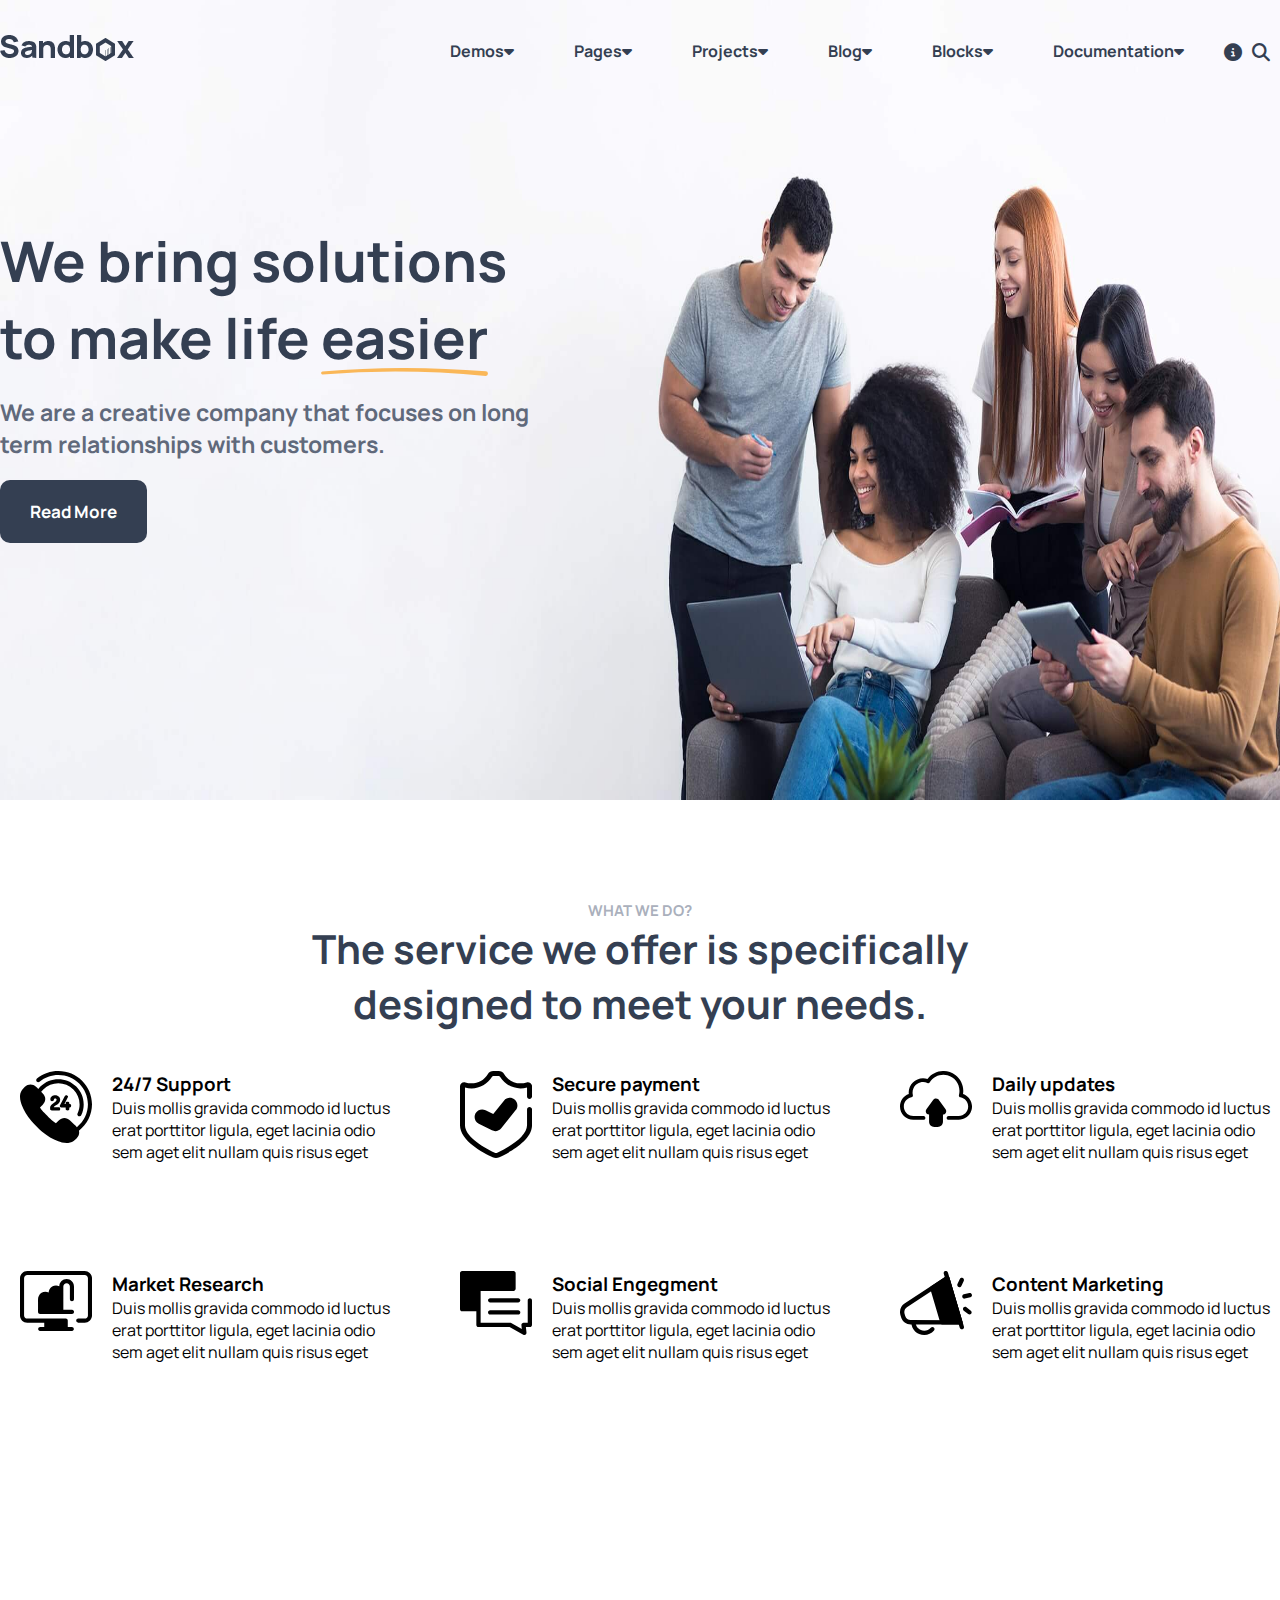
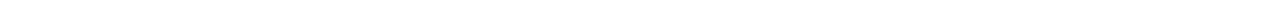
==== index.html @ fdec95a1 "first commit" ====
<!DOCTYPE html>
<html lang="en">

<head>
    <meta charset="UTF-8">
    <meta name="viewport" content="width=device-width, initial-scale=1.0">
    <title>Document</title>
    <link rel="stylesheet" href="https://cdnjs.cloudflare.com/ajax/libs/font-awesome/6.7.2/css/all.min.css"
        integrity="sha512-Evv84Mr4kqVGRNSgIGL/F/aIDqQb7xQ2vcrdIwxfjThSH8CSR7PBEakCr51Ck+w+/U6swU2Im1vVX0SVk9ABhg=="
        crossorigin="anonymous" referrerpolicy="no-referrer" />
    <link rel="stylesheet" href="style.css">
</head>

<body>
    <div class="body">
    <!-- first section -->
        <div class="container">
            <!-- navbar -->
            <div class="nav">
                <div class="logo">
                    <img src="logo-dark.png" alt="">
                </div>
                <div class="navlinks">
                    <ul>
                        <li><a href="#">Demos<i class="fa-solid fa-caret-down"></i></a></li>
                        <li><a href="#">Pages<i class="fa-solid fa-caret-down"></i></a></li>
                        <li><a href="#">Projects<i class="fa-solid fa-caret-down"></i></a></li>
                        <li><a href="#">Blog<i class="fa-solid fa-caret-down"></i></a></li>
                        <li><a href="#">Blocks<i class="fa-solid fa-caret-down"></i></a></li>
                        <li><a href="#">Documentation<i class="fa-solid fa-caret-down"></i></a></li>
                    </ul>
                    <div class="icons">
                        <div class="search">
                            <i class="fa-solid fa-circle-info"></i>
                        </div>
                        <div class="search">
                            <i class="fa-solid fa-magnifying-glass"></i>
                        </div>
                    </div>
                </div>
            </div>
            <!--  main content-->
            <div class="maintext">
                <div class="first animated-text">
                    <p>
                        We bring solutions to make life
                        <span class="highlight">easier</span>
                    </p>
                </div>
                <div class="second animated-text1">
                    <p>We are a creative company that focuses on
                        long term relationships with customers.</p>
                </div>
                <div class="button animated-text2">
                    <button>Read More</button>
                </div>
            </div>
        </div>
    </div>
    <!-- second container -->
    <div class="container">
        <div class="sec_section">
            <div class="heading">
                <div>
                    <h6>WHAT WE DO?</h6>
                </div>
                <div>
                    <p>
                        The service we offer is
                        specifically designed to meet your needs.
                    </p>
                </div>
            </div>
       
        <div class="info">
            <div class="support_24">
                <div class="image">
                    <img src="phone.svg" alt="">
                </div>
                <div class="desc">
                    <h3>24/7 Support</h3>
                    <p>Duis mollis gravida commodo id luctus erat porttitor ligula,
                        eget lacinia odio sem aget elit nullam quis risus eget</p>
                </div>
            </div>
            <div class="support_24">
                <div class="image">
                    <img src="payment.svg" alt="">
                </div>
                <div class="desc">
                    <h3>Secure payment</h3>
                    <p>Duis mollis gravida commodo id luctus erat porttitor ligula,
                        eget lacinia odio sem aget elit nullam quis risus eget</p>
                </div>
            </div>
            <div class="support_24">
                <div class="image">
                    <img src="daily_update.svg" alt="">
                </div>
                <div class="desc">
                    <h3>Daily updates</h3>
                    <p>Duis mollis gravida commodo id luctus erat porttitor ligula,
                        eget lacinia odio sem aget elit nullam quis risus eget</p>
                </div>
            </div>
            <div class="support_24">
                <div class="image">
                    <img src="market_research.svg" alt="">
                </div>
                <div class="desc">
                    <h3>Market Research</h3>
                    <p>Duis mollis gravida commodo id luctus erat porttitor ligula,
                        eget lacinia odio sem aget elit nullam quis risus eget</p>
                </div>
            </div>
            <div class="support_24">
                <div class="image">
                    <img src="social_engegment.svg" alt="">
                </div>
                <div class="desc">
                    <h3>Social Engegment</h3>
                    <p>Duis mollis gravida commodo id luctus erat porttitor ligula,
                        eget lacinia odio sem aget elit nullam quis risus eget</p>
                </div>
            </div>
            <div class="support_24">
                <div class="image">
                    <img src="content_marketing.svg" alt="">
                </div>
                <div class="desc">
                    <h3>Content Marketing</h3>
                    <p>Duis mollis gravida commodo id luctus erat porttitor ligula,
                        eget lacinia odio sem aget elit nullam quis risus eget</p>
                </div>
            </div>
        </div>
    </div>
</div>
</body>

</html>
---- style.css ----
@import url('https://fonts.googleapis.com/css2?family=Manrope:wght@200..800&display=swap');

*{
    box-sizing: border-box;
    margin: 0;
    font-family: Manrope, "sans-serif"; 
}
.body{
    height: 800px;
    background-image: url("main_banner.jpeg");
    background-repeat: no-repeat;
    background-size:cover;
    background-size: 102% 100%;
}
.container{
    /* border: 1px solid black; */
    max-width: 1340px;
    margin: auto;
}
.nav{
    display: flex;
    justify-content: space-between;
    .logo{
        margin-top:35px;
    }
    .navlinks ul{
        list-style: none;
        display: flex;
        justify-content: space-between;
    }
    .navlinks ul li{
        margin-top:20px ;
        margin-right: 20px;
        padding: 20px;
    }
    .navlinks li a{
        text-decoration: none;
        color: #343f52;
        font-weight: bold;
    }
}
.navlinks{
    display: flex;
}
.icons {
    margin-top: 40px;
    font-size: 18px;
    color: #343f52;
    cursor: pointer;
    display: flex;
    justify-content: space-between;
    gap: 10px;
    margin-right: 10px;
}
.maintext{
    height: fit-content;
    width: 550px;
    /* border: 1px solid black; */
    margin-top: 140px;
}
.first p{
    font-size: 56px;
    font-weight: bold;
    color: #343f52;
}
.highlight{
    background-image: url("underline.svg");
    background-repeat: no-repeat;
    background-position:bottom;
}
.second{
    margin-top: 20px;
}
.second p{
    font-size: 23px;
    color: #60697b;
}
.animated-text{
    margin-top: 140px;
    font-size: 30px;
    font-weight: bold;
    text-align: left;
    position: relative;
    animation-name: slideInDown;
    animation-duration: 700ms;
    animation-timing-function: ease;
    animation-delay: 500ms;
    animation-direction: normal;
    animation-fill-mode: both;
}
.animated-text1{
    margin-top: 20px;
    font-size: 30px;
    font-weight: bold;
    text-align: left;
    position: relative;
    animation-name: slideInDown;
    animation-duration: 700ms;
    animation-timing-function: ease;
    animation-delay: 1000ms;
    animation-direction: normal;
    animation-fill-mode: both;
}
.animated-text2{
    margin-top: 20px;
    font-size: 30px;
    font-weight: bold;
    text-align: left;
    position: relative;
    animation-name: slideInDown;
    animation-duration: 700ms;
    animation-timing-function: ease;
    animation-delay: 1500ms;
    animation-direction: normal;
    animation-fill-mode: both;
}
.button{
    margin-top: 20px;
    button{
        padding: 20px 30px 20px 30px;
        border-radius: 10px;
        background-color: #343f52;
        color: #ffffff;
        border: none;
        font-size: 17px;
        font-weight: bold;
    }
}
.sec_section{
    height: 80vh;  
}
.heading{
    display: flex;
    flex-direction: column;
    justify-content: center;
    width: 700px;
    margin: auto;
    margin-top: 100px;
    text-align: center;
}
.heading h6{
    font-size: 15px;
    color: #aab0bc;
}
.heading p{
    font-size: 40px;
    color: #343f52;
    font-weight: bold   ;
}

.info{
    margin-top: 20px;
    height: 400px;
    width: 100%;
    display: flex;
    justify-content: space-between;
    /* border: 1px solid black;  */
    flex-wrap: wrap;
}
.support_24{
    height: 150px;
    width: 400px;
    /* border: 1px solid black; */
    display: flex;
    justify-content: space-evenly;
}
.image{
    height: 200px;
    width: 200px;
    margin: 20px;
    color: #fab758;
}
.desc{
    margin-top: 20px;
    font-size: 16px;
    text-align: center;
    h3{
        text-align: left;
    }
    p{
        text-align: left;
    }
}

@keyframes slideInDown {
    0% {
        opacity: 0;
        transform: translateY(-50px); /* Text upar se aayega */
    }
    100% {
        opacity: 1;
        transform: translateY(0); /* Apni jagah ruk jayega */
    }
}
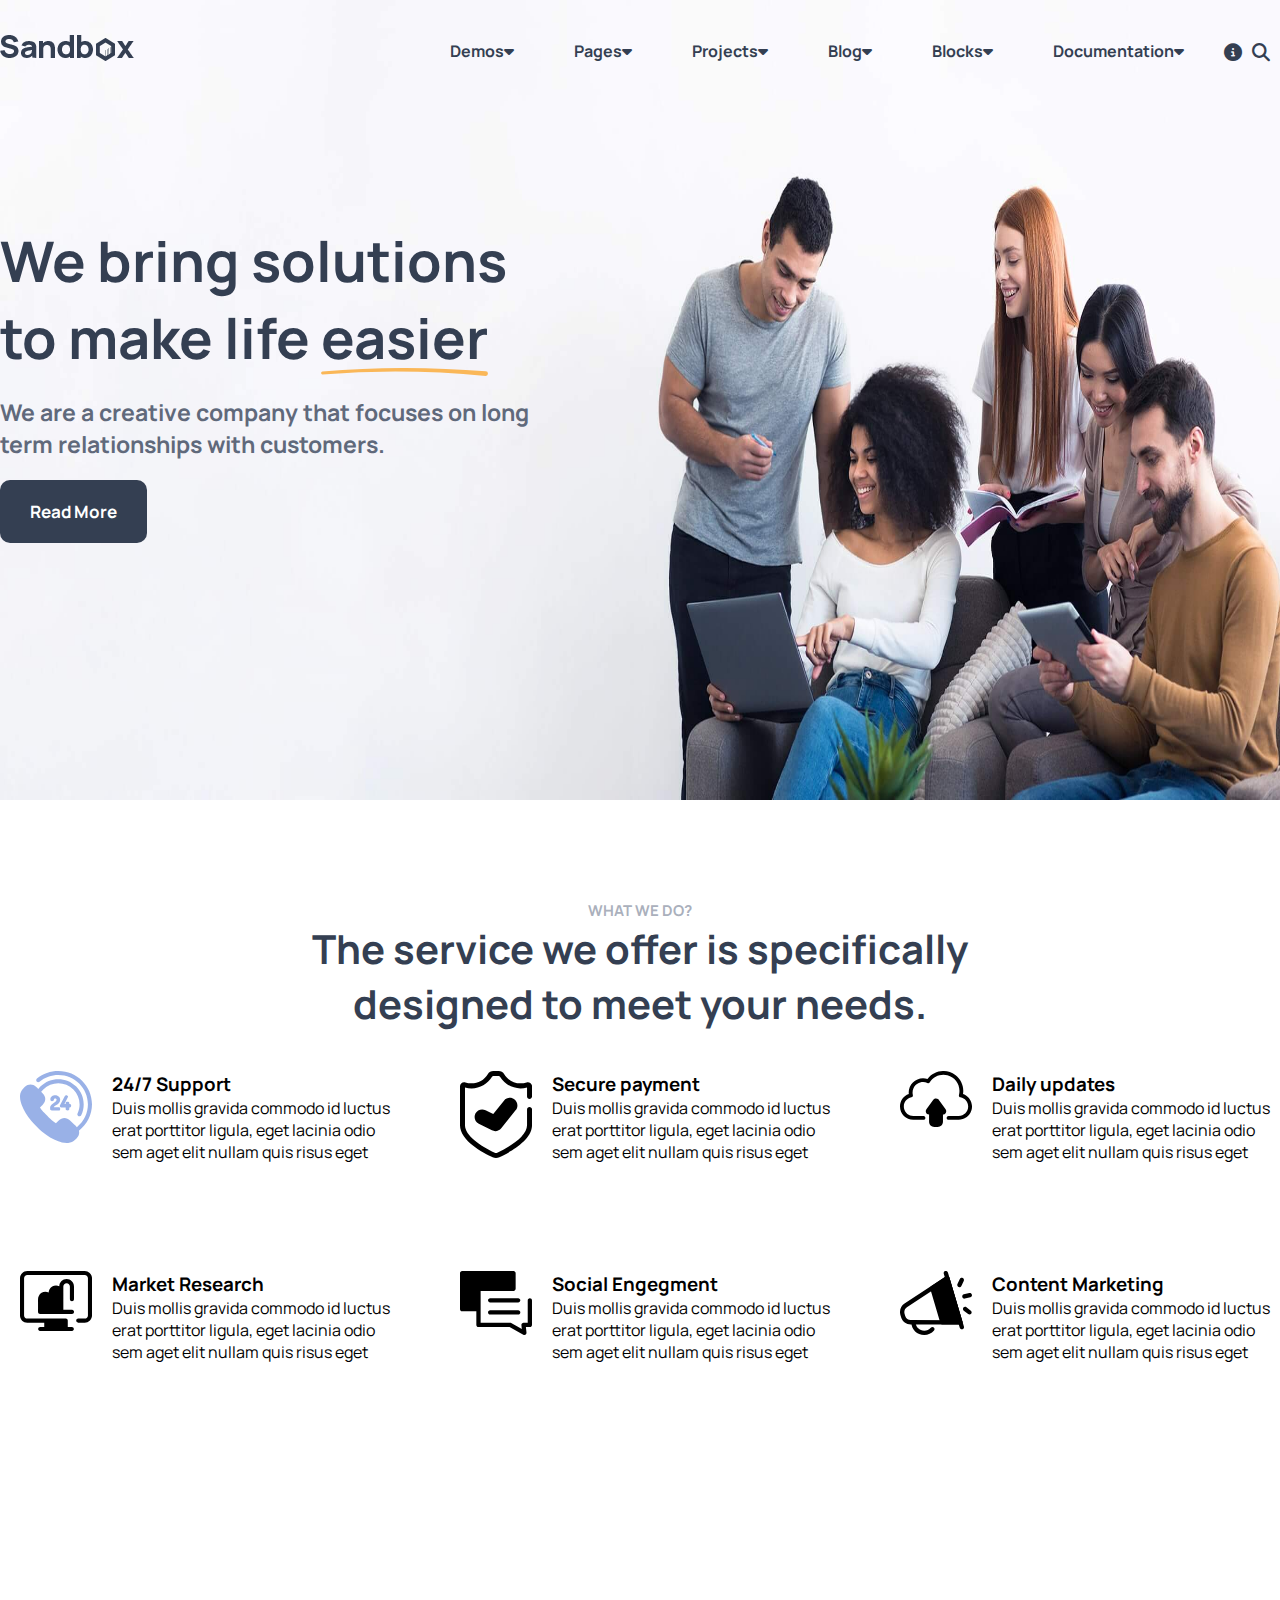
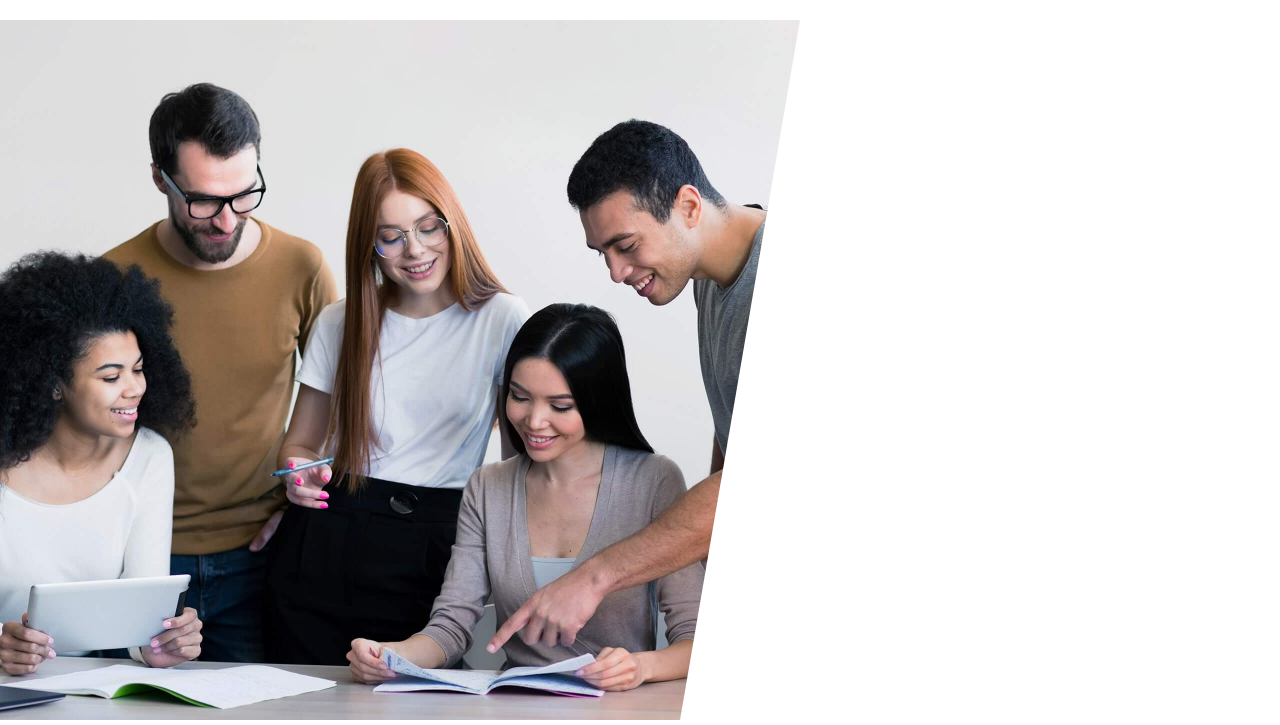
==== commit a6813b16: "first commit" ====
--- a/index.html
+++ b/index.html
@@ -75,8 +75,8 @@
         <div class="info">
             <div class="support_24">
                 <div class="image">
-                    <img src="phone.svg" alt="">
-                </div>
+                    <img src="phone.svg" class="icon">
+                                    </div>
                 <div class="desc">
                     <h3>24/7 Support</h3>
                     <p>Duis mollis gravida commodo id luctus erat porttitor ligula,
@@ -136,6 +136,18 @@
         </div>
     </div>
 </div>
+ 
+<!-- third section -->
+<div class="container1">
+    <div class="solution">
+            <div class="solu_1">
+                <img src="third_section.jpeg" alt="">
+            </div>
+            <div class="solu_2">
+                
+            </div>
+    </div>
+</div>
 </body>
 
 </html>--- a/style.css
+++ b/style.css
@@ -147,7 +147,6 @@
     color: #343f52;
     font-weight: bold   ;
 }
-
 .info{
     margin-top: 20px;
     height: 400px;
@@ -164,12 +163,19 @@
     display: flex;
     justify-content: space-evenly;
 }
+.support_24 i{
+    color: aqua;
+}
 .image{
     height: 200px;
     width: 200px;
     margin: 20px;
-    color: #fab758;
-}
+    outline: pink;
+}
+.icon {
+    filter: invert(70%) sepia(40%) saturate(500%) hue-rotate(190deg) brightness(95%) contrast(90%);
+}
+
 .desc{
     margin-top: 20px;
     font-size: 16px;
@@ -182,6 +188,24 @@
     }
 }
 
+.container1{
+    height: fit-content;
+    width: 100%;
+    display: flex;
+
+}
+.solution{
+    height: fit-content;
+    width: 800px;
+}
+.solution img{
+    height: 700px;
+    width: 800px;
+    object-fit: cover;
+    /* border-top-right-radius: 100px;
+    border-bottom-right-radius: 100px; */
+    clip-path: polygon(0 0, 100% 0, 85% 100%, 0% 100%);
+}
 @keyframes slideInDown {
     0% {
         opacity: 0;
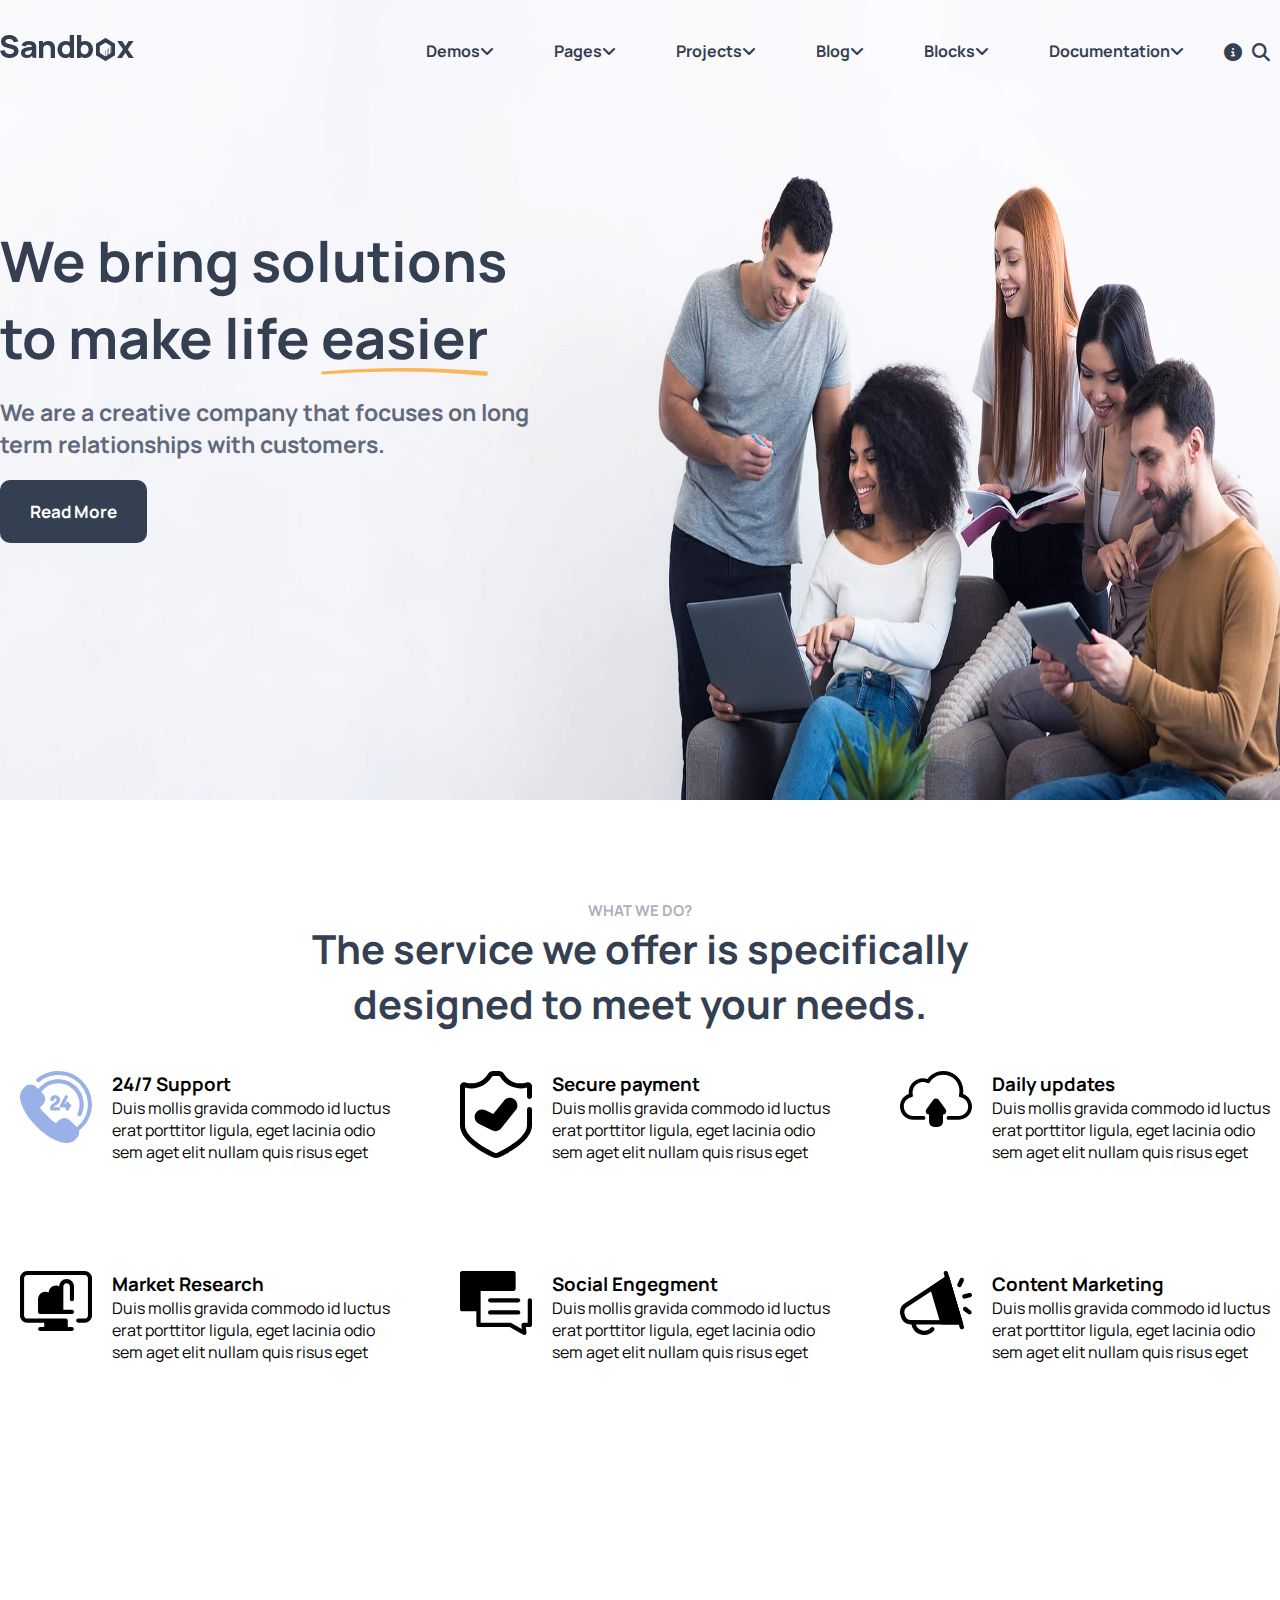
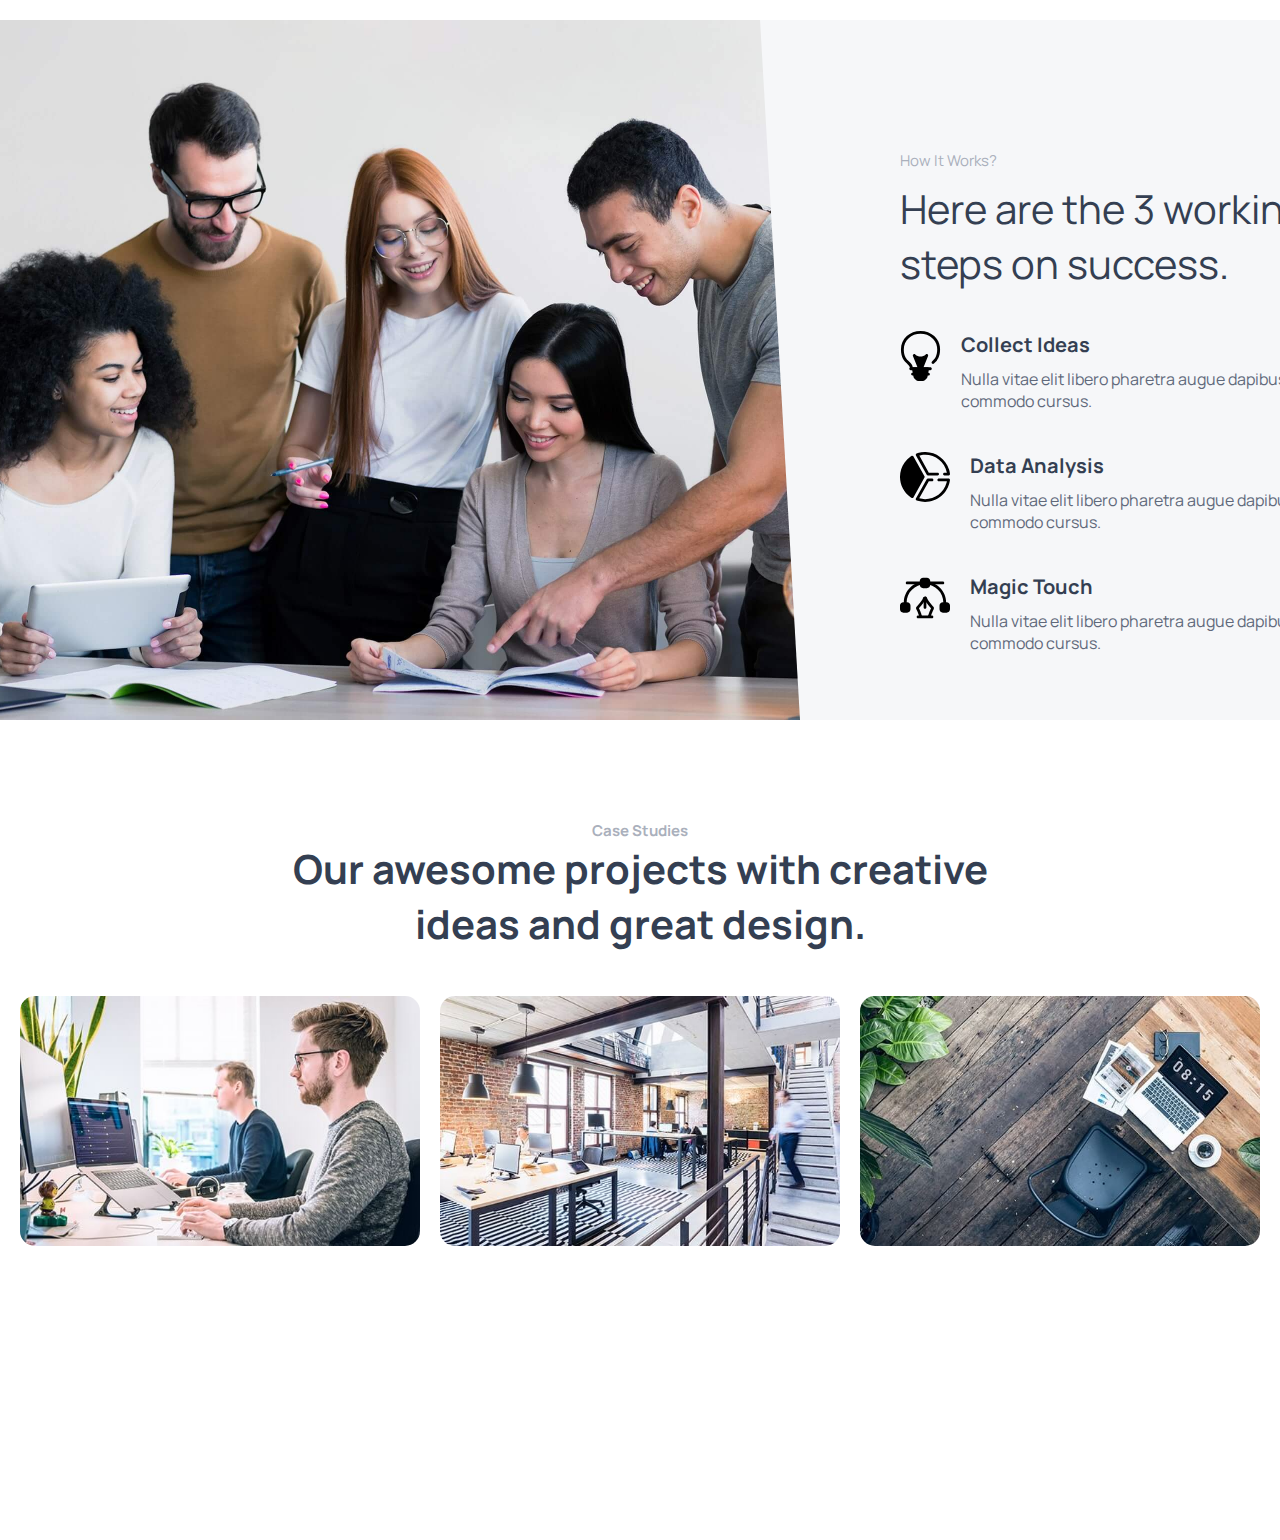
==== commit 51ec4dd1: "11/03/25" ====
--- a/index.html
+++ b/index.html
@@ -22,12 +22,12 @@
                 </div>
                 <div class="navlinks">
                     <ul>
-                        <li><a href="#">Demos<i class="fa-solid fa-caret-down"></i></a></li>
-                        <li><a href="#">Pages<i class="fa-solid fa-caret-down"></i></a></li>
-                        <li><a href="#">Projects<i class="fa-solid fa-caret-down"></i></a></li>
-                        <li><a href="#">Blog<i class="fa-solid fa-caret-down"></i></a></li>
-                        <li><a href="#">Blocks<i class="fa-solid fa-caret-down"></i></a></li>
-                        <li><a href="#">Documentation<i class="fa-solid fa-caret-down"></i></a></li>
+                        <li><a href="#">Demos<i class="fa-solid fa-angle-down"></i></a></li>
+                        <li><a href="#">Pages<i class="fa-solid fa-angle-down"></i></a></li>
+                        <li><a href="#">Projects<i class="fa-solid fa-angle-down"></i></i></a></li>
+                        <li><a href="#">Blog<i class="fa-solid fa-angle-down"></i></a></li>
+                        <li><a href="#">Blocks<i class="fa-solid fa-angle-down"></i></a></li>
+                        <li><a href="#">Documentation<i class="fa-solid fa-angle-down"></i></a></li>
                     </ul>
                     <div class="icons">
                         <div class="search">
@@ -137,17 +137,85 @@
     </div>
 </div>
  
-<!-- third section -->
-<div class="container1">
-    <div class="solution">
-            <div class="solu_1">
-                <img src="third_section.jpeg" alt="">
-            </div>
-            <div class="solu_2">
-                
-            </div>
-    </div>
-</div>
+<!-- third_section -->
+ <div class="container_3">
+    <div class="part1">
+        <img src="third_section.jpeg" alt="" class="image">
+        <!-- <img src="line2.svg" alt="" class="line"> -->
+    </div>
+    <div class="part2">
+        <div class="section_1">
+            <div>
+                 <p>How It Works?</p>
+            </div>
+            <div>
+                <p>Here are the 3 working steps on success.</p>
+            </div>
+            <div class="section_2">
+                <img src="bulb.svg" alt="">
+    
+                <div class="inner">
+                    <h4>Collect Ideas</h4>
+                    <p>Nulla vitae elit libero pharetra augue dapibus. Praesent commodo cursus.</p>
+                </div>
+            </div>
+            <div class="section_2">
+                <img src="analysis.svg" alt="">
+    
+                <div class="inner">
+                    <h4>Data Analysis</h4>
+                    <p>Nulla vitae elit libero pharetra augue dapibus. Praesent commodo cursus.</p>
+                </div>
+            </div>
+            <div class="section_2">
+                <img src="magic_touch.svg" alt="">
+    
+                <div class="inner">
+                    <h4>Magic Touch</h4>
+                    <p>Nulla vitae elit libero pharetra augue dapibus. Praesent commodo cursus.</p>
+                </div>
+            </div>
+        </div>
+        
+    </div>
+    
+ </div>
+ <!-- fourth_section -->
+ <div class="container">
+    <div class="sec_section1">
+        <div class="heading1">
+            <div>
+                <h6>Case Studies</h6>
+            </div>
+            <div>
+                <p>
+                    Our awesome projects with creative ideas and great design.
+                </p>
+            </div>
+        </div>
+        <div class="hover">
+            <div class="hover_img">
+                <img src="hover_1.jpeg" alt="">
+                <div class="overlay">
+                    <div class="overlay-text">Read More</div>
+                </div>
+            </div>
+            <div class="hover_img">
+                <img src="hover_2.jpeg" alt="">
+                <div class="overlay">
+                    <div class="overlay-text">Read More</div>
+                </div>
+            </div>
+            <div class="hover_img">
+                <img src="hover_3.jpeg" alt="">
+                <div class="overlay">
+                    <div class="overlay-text">Read More</div>
+                </div>
+            </div>
+        </div>
+      </div>  
+ </div>
+    
 </body>
 
 </html>--- a/style.css
+++ b/style.css
@@ -145,7 +145,7 @@
 .heading p{
     font-size: 40px;
     color: #343f52;
-    font-weight: bold   ;
+    font-weight: bold;
 }
 .info{
     margin-top: 20px;
@@ -187,25 +187,138 @@
         text-align: left;
     }
 }
+.container_3{
+    width: 100%;
+    height: 700px;
+    /* border: 1px solid black; */
+    display: flex;
+    background-color: #f6f7f9;
+    justify-content: space-between;
+}
+.part1{
+    width: 900px;
+    display: flex;
+    /* border: 1px solid black; */
+    height: 600px;
+    .image{
+        object-fit: cover;
+        height: 700px;
+        margin: 0px;
+        width: 800px;
+        clip-path: polygon(0 0, 95% 0, 100% 100%, 0 100%);
+    }
+}
+.part2{
+    width: 900px;
+    /* border: 1px solid black; */
+    height: 600px;
+    margin-top: 90px;
+    margin-left: 60px;
+}
+.section_1{
+    margin: 40px;
+    height: fit-content;
+    width: 500px;
+    /* border: 1px solid black; */
+    div:nth-child(1) p:nth-child(1){
+        margin-top: 10px;
+        font-size: 15px;
+        color: #aab0bc;
+    }
+    div:nth-child(2) p:nth-child(1){
+        margin-top: 10px;
+        font-size: 40px;
+        color: #343f52;
+    }
+}
+.section_2{
+    margin-top: 40px;
+    display: flex;
+}
+.section_2 img{
+    height: 50px;
+    width: 50px;
+}
+.inner{
+    margin-left: 20px;
+    h4{
+        font-size: 20px;
+        color: #343f52;
+    }
+    p{
+        margin-top: 10px;
+        color: #60697b;
+    }
+}
+.sec_section1{
+    height: 80vh; 
+}
+.hover{
+    margin-top: 20px;
+    display: flex;
+    justify-content: space-evenly;
+    height: 300px;
+    align-items: center;
+}
+.hover_img{
+    height: 250px;
+    width: 400px;
+    position: relative;
+    overflow: hidden; 
+}
+.hover_img img{
+    height: 250px;
+    width: 400px;
+    border-radius: 15px;
+    transition: transform 0.3s ease, filter 0.3s ease;
+}
+.hover_img:hover img{
+    transform: scale(1.1);
+    filter: brightness(80%); 
+    
+}
+.hover_img:hover .overlay {
+    opacity: 1;
+}
+.overlay {
+    position: absolute;
+    top: 0;
+    left: 0;
+    width: 100%;
+    height: 100%;
+    background: rgba(0, 0, 0, 0.5); 
+    display: flex;
+    align-items: center;
+    justify-content: center;
+    opacity: 0;
+    transition: opacity 0.3s ease;
+}
 
-.container1{
-    height: fit-content;
-    width: 100%;
-    display: flex;
+.overlay-text {
+    color: #fff;
+    font-size: 18px;
+    font-weight: bold;
+}
+.heading1{
+    display: flex;
+    flex-direction: column;
+    justify-content: center;
+    width: 700px;
+    margin: auto;
+    margin-top: 100px;
+    text-align: center;
+}
+.heading1 h6{
+    font-size: 15px;
+    color: #aab0bc;
+}
+.heading1 p{
+    font-size: 40px;
+    color: #343f52;
+    font-weight: bold;
+}
 
-}
-.solution{
-    height: fit-content;
-    width: 800px;
-}
-.solution img{
-    height: 700px;
-    width: 800px;
-    object-fit: cover;
-    /* border-top-right-radius: 100px;
-    border-bottom-right-radius: 100px; */
-    clip-path: polygon(0 0, 100% 0, 85% 100%, 0% 100%);
-}
+/* keyframes */
 @keyframes slideInDown {
     0% {
         opacity: 0;
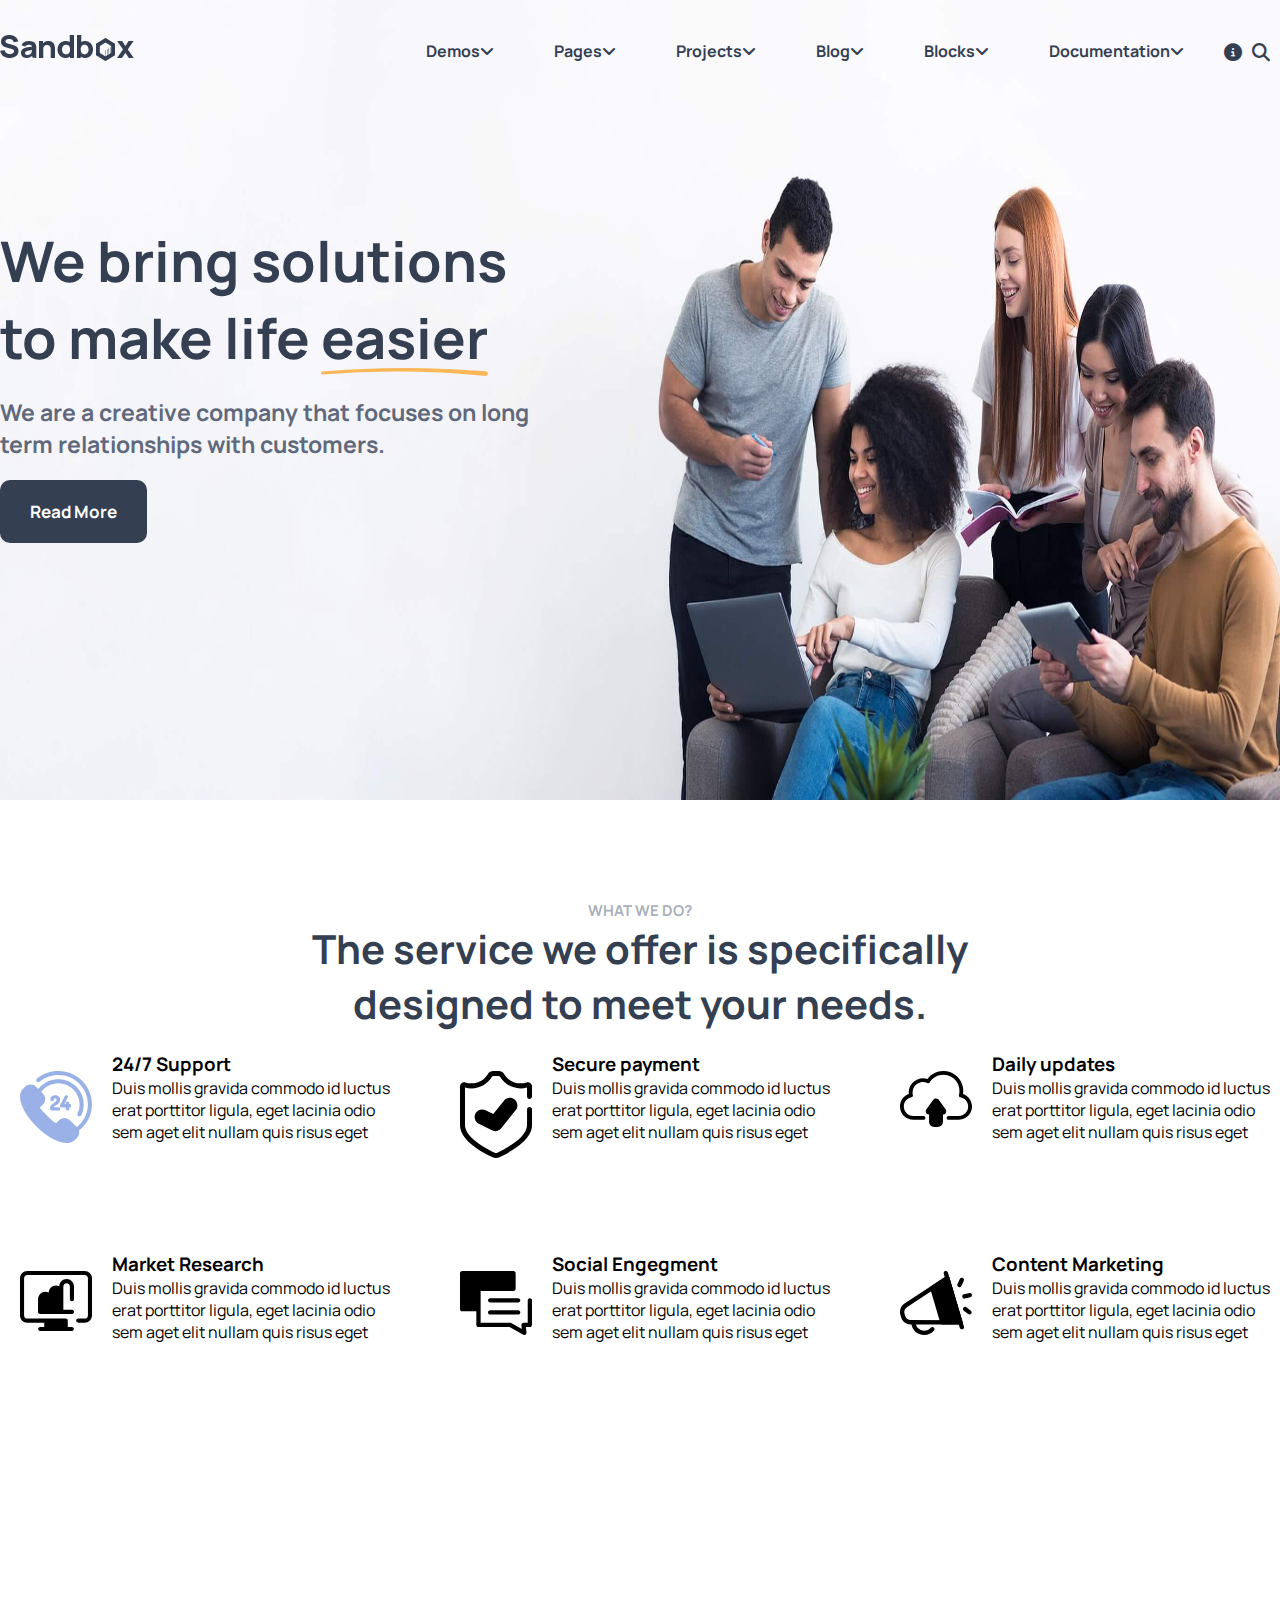
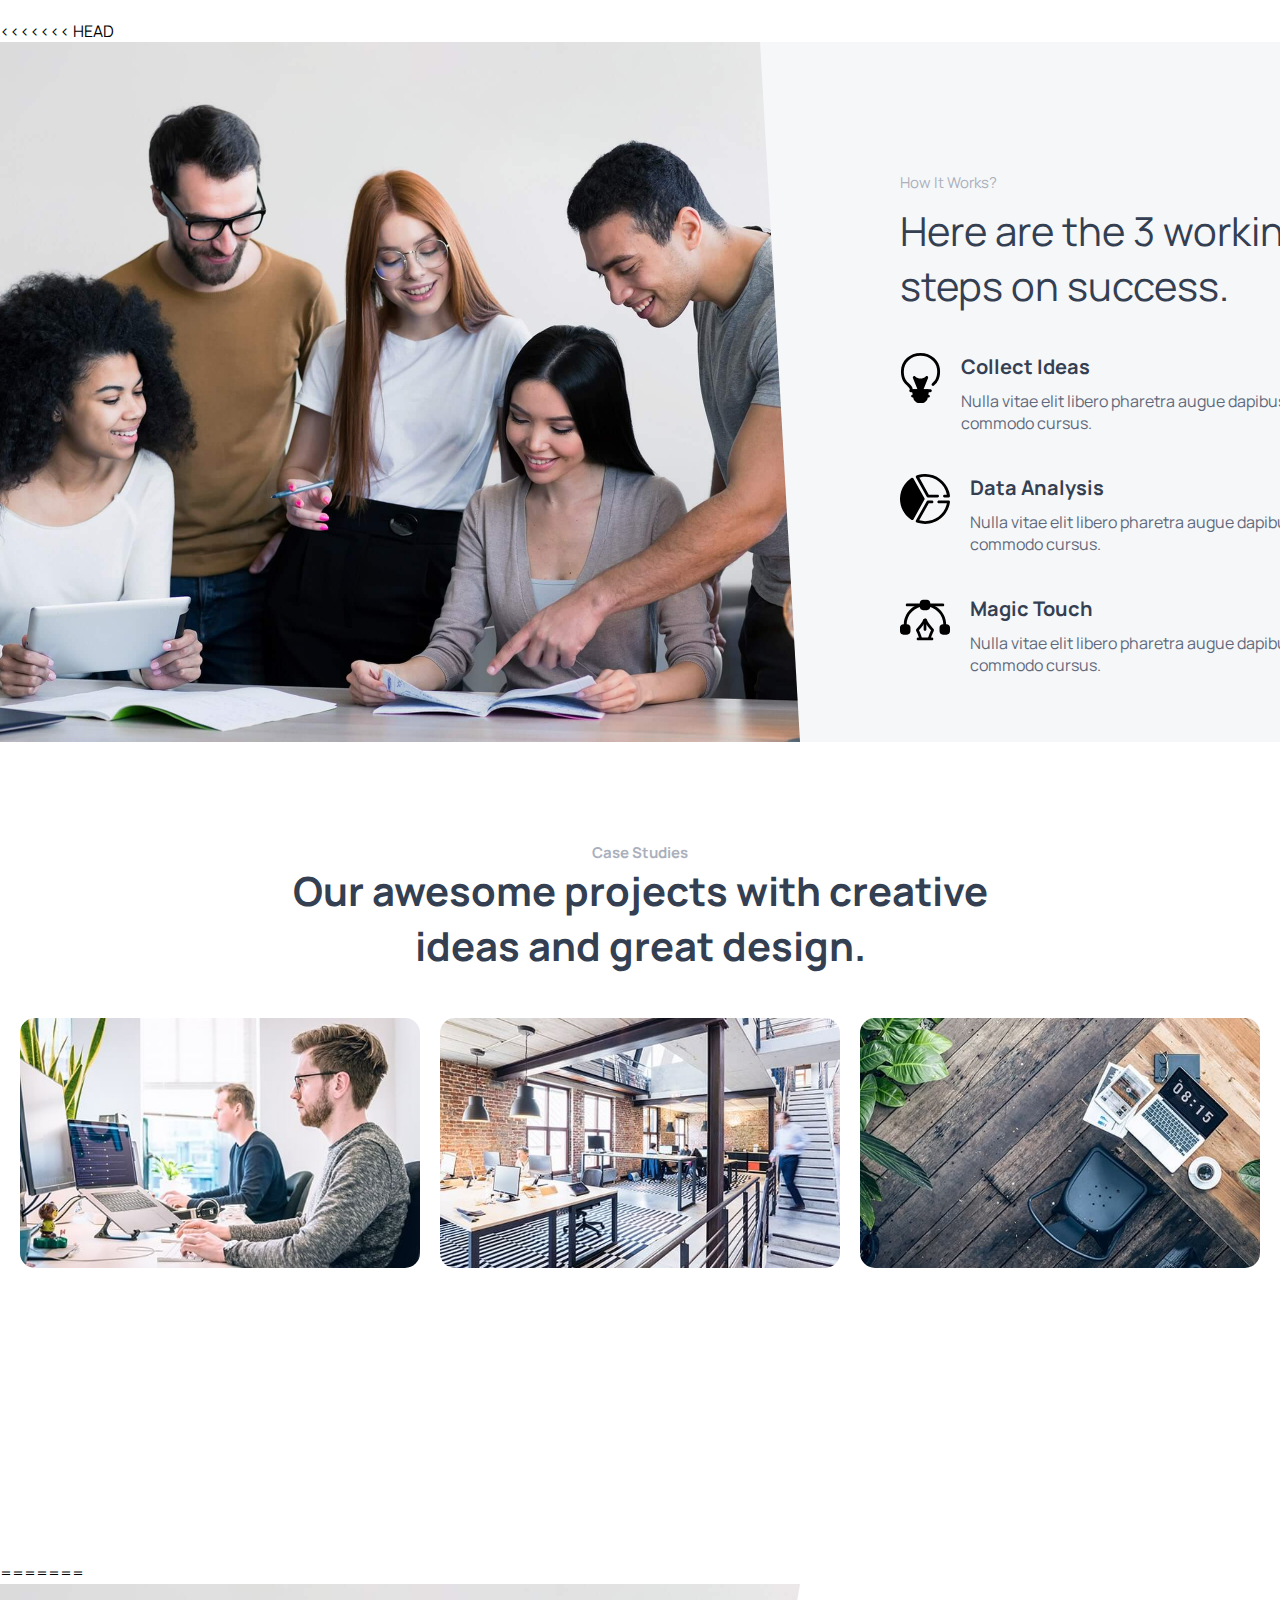
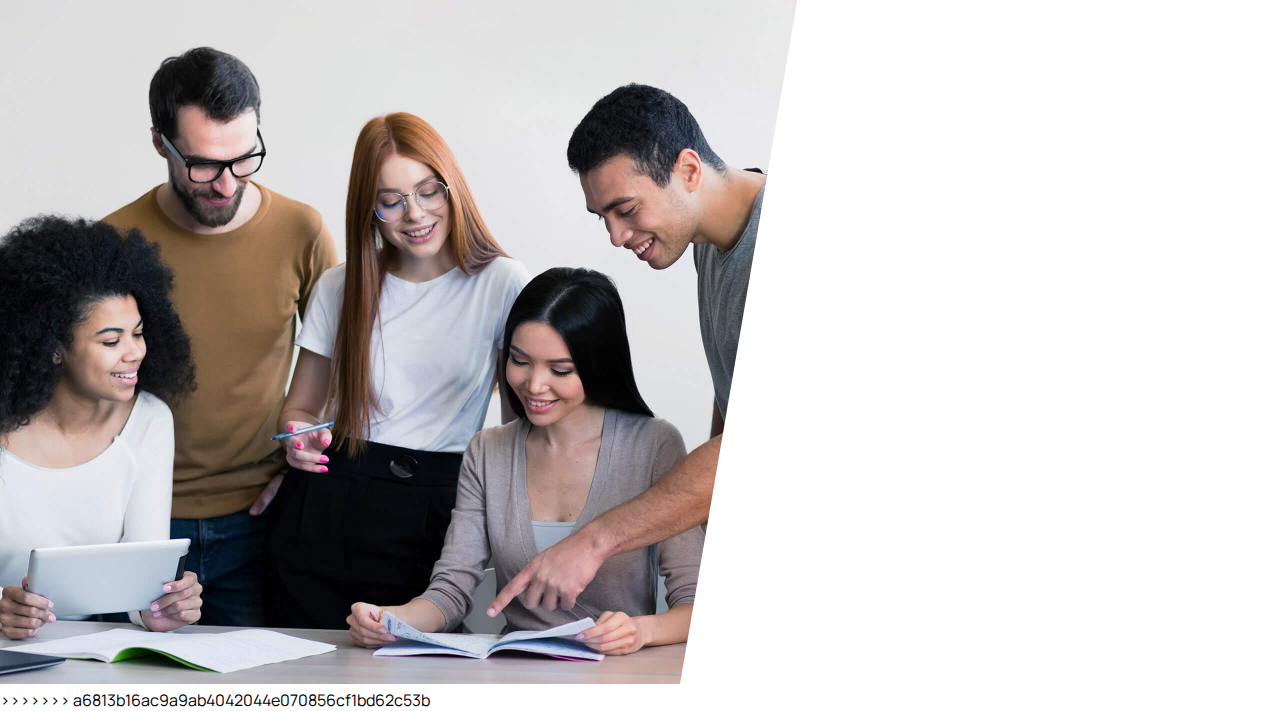
==== commit 9f44a5a5: "11/03/1015" ====
--- a/index.html
+++ b/index.html
@@ -137,6 +137,7 @@
     </div>
 </div>
  
+<<<<<<< HEAD
 <!-- third_section -->
  <div class="container_3">
     <div class="part1">
@@ -216,6 +217,19 @@
       </div>  
  </div>
     
+=======
+<!-- third section -->
+<div class="container1">
+    <div class="solution">
+            <div class="solu_1">
+                <img src="third_section.jpeg" alt="">
+            </div>
+            <div class="solu_2">
+                
+            </div>
+    </div>
+</div>
+>>>>>>> a6813b16ac9a9ab4042044e070856cf1bd62c53b
 </body>
 
 </html>--- a/style.css
+++ b/style.css
@@ -171,10 +171,17 @@
     width: 200px;
     margin: 20px;
     outline: pink;
+<<<<<<< HEAD
 }
 .icon {
     filter: invert(70%) sepia(40%) saturate(500%) hue-rotate(190deg) brightness(95%) contrast(90%);
 }
+=======
+}
+.icon {
+    filter: invert(70%) sepia(40%) saturate(500%) hue-rotate(190deg) brightness(95%) contrast(90%);
+}
+>>>>>>> a6813b16ac9a9ab4042044e070856cf1bd62c53b
 
 .desc{
     margin-top: 20px;
@@ -318,7 +325,28 @@
     font-weight: bold;
 }
 
+<<<<<<< HEAD
 /* keyframes */
+=======
+.container1{
+    height: fit-content;
+    width: 100%;
+    display: flex;
+
+}
+.solution{
+    height: fit-content;
+    width: 800px;
+}
+.solution img{
+    height: 700px;
+    width: 800px;
+    object-fit: cover;
+    /* border-top-right-radius: 100px;
+    border-bottom-right-radius: 100px; */
+    clip-path: polygon(0 0, 100% 0, 85% 100%, 0% 100%);
+}
+>>>>>>> a6813b16ac9a9ab4042044e070856cf1bd62c53b
 @keyframes slideInDown {
     0% {
         opacity: 0;
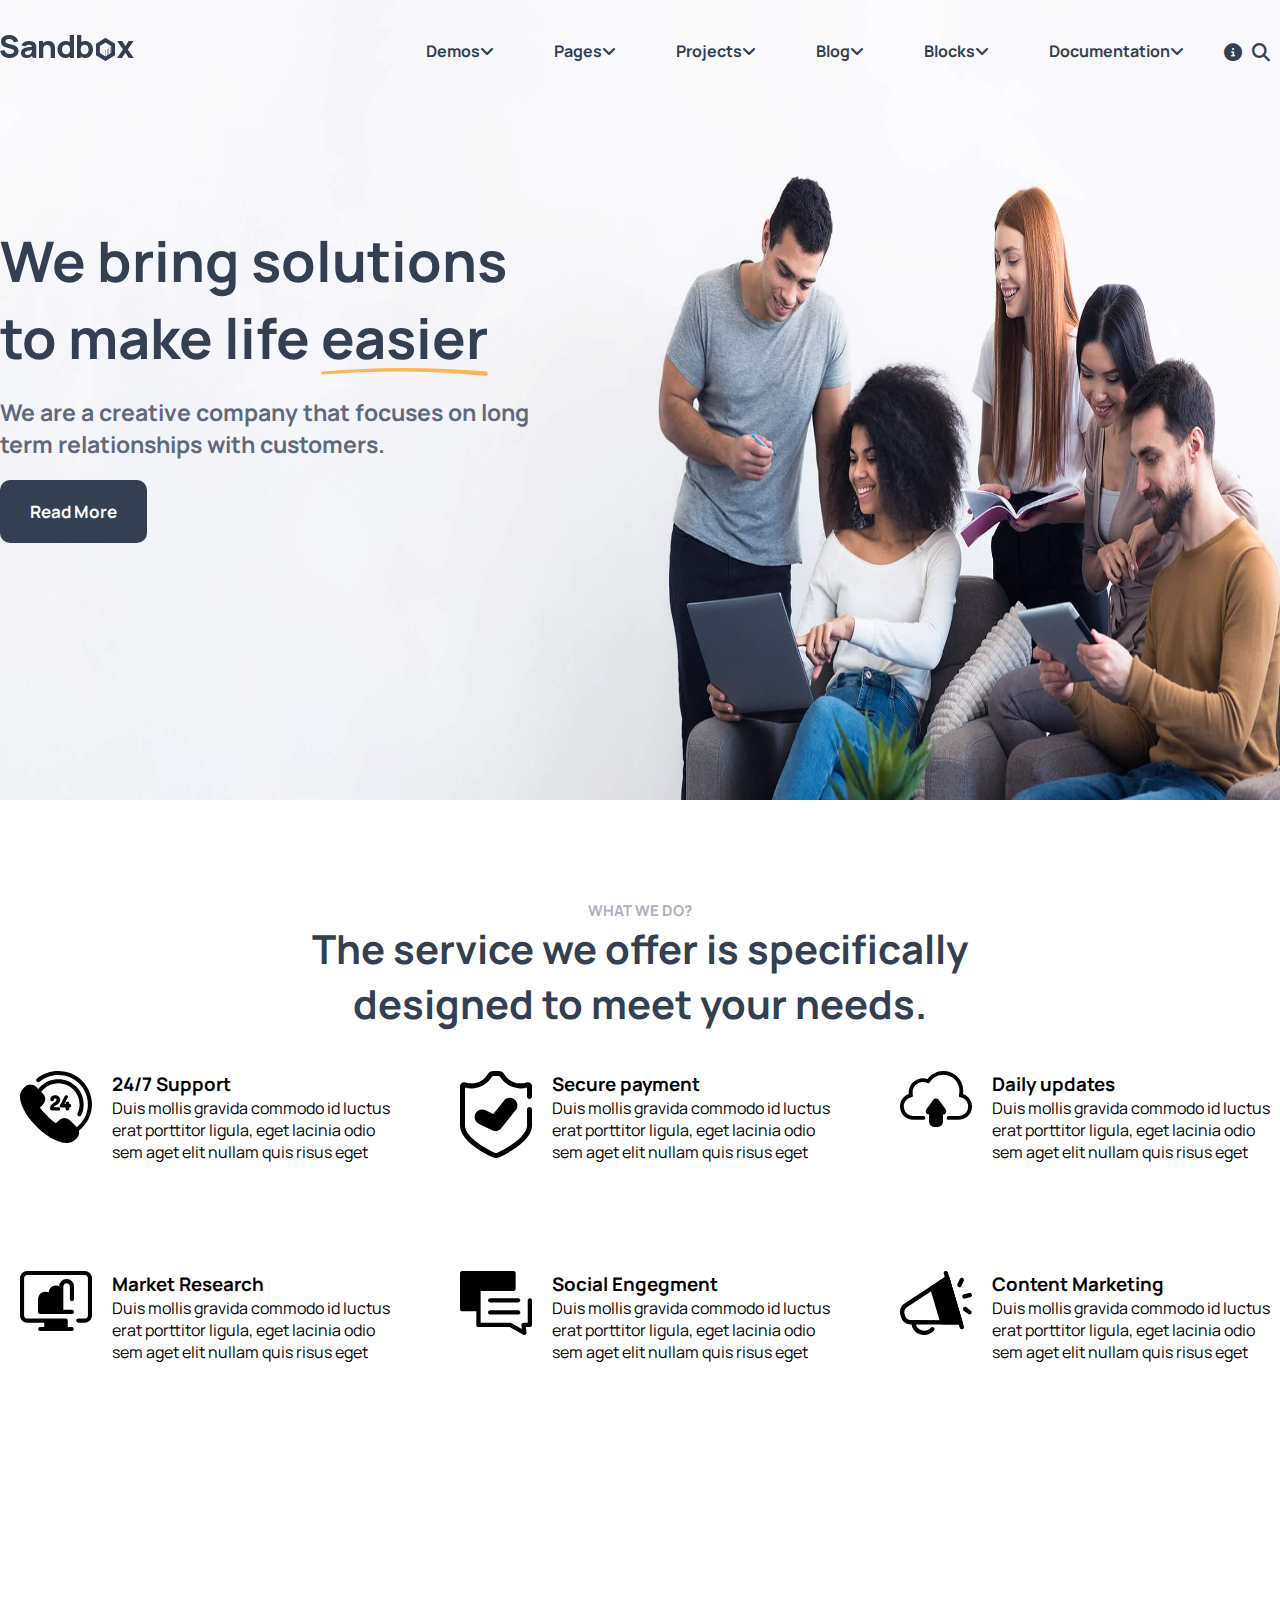
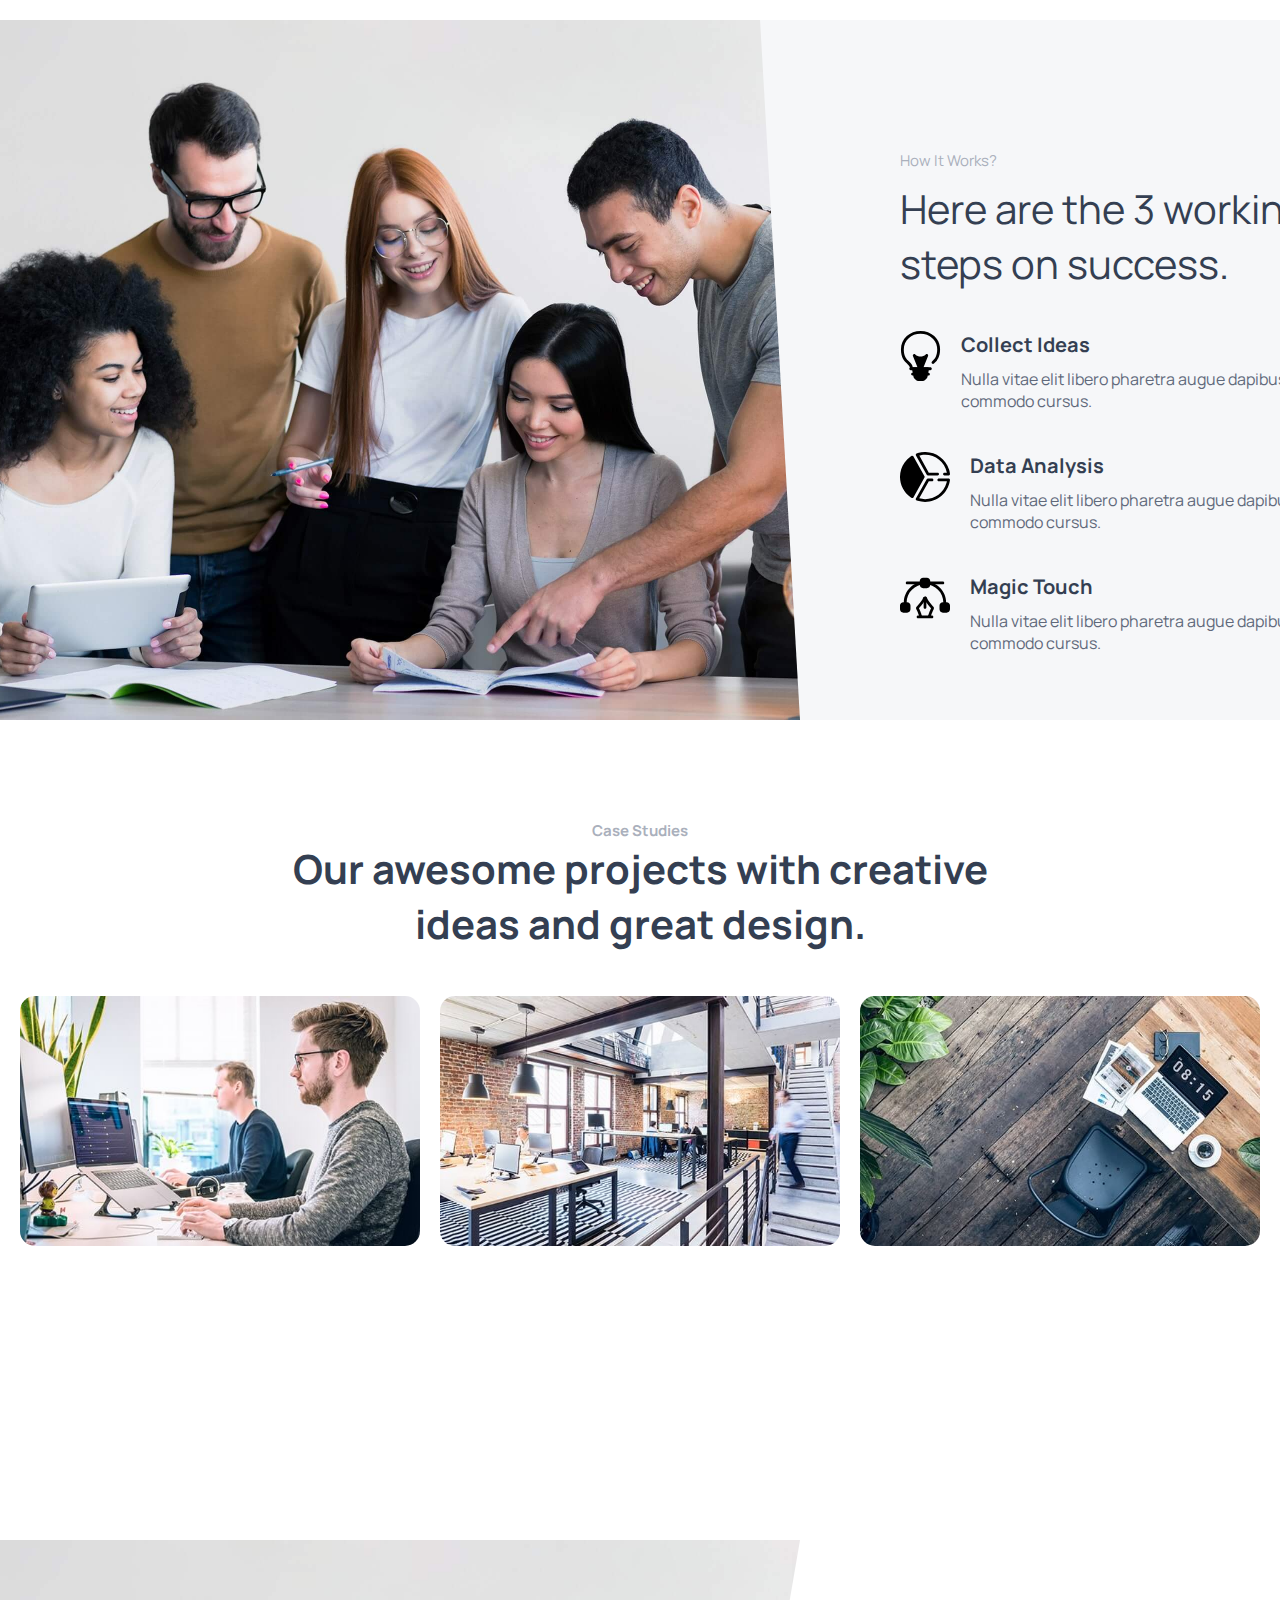
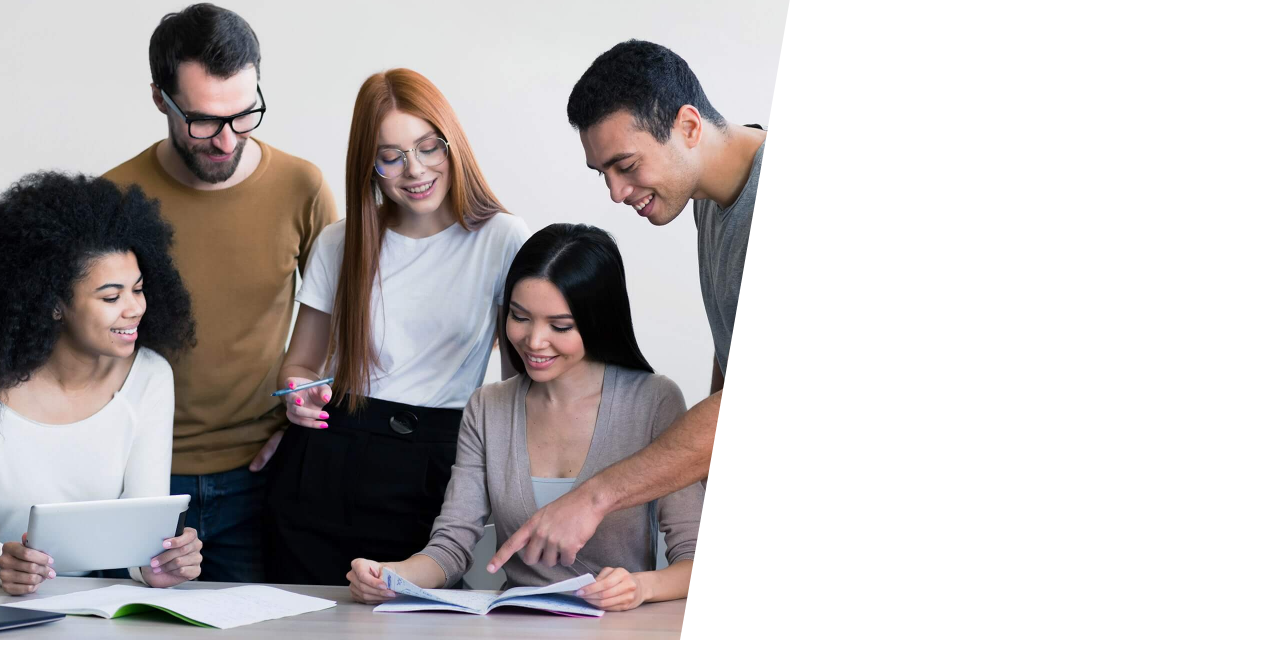
==== commit 43e0ad30: "11/03/2025" ====
--- a/index.html
+++ b/index.html
@@ -136,8 +136,6 @@
         </div>
     </div>
 </div>
- 
-<<<<<<< HEAD
 <!-- third_section -->
  <div class="container_3">
     <div class="part1">
@@ -217,7 +215,7 @@
       </div>  
  </div>
     
-=======
+
 <!-- third section -->
 <div class="container1">
     <div class="solution">
@@ -229,7 +227,6 @@
             </div>
     </div>
 </div>
->>>>>>> a6813b16ac9a9ab4042044e070856cf1bd62c53b
 </body>
 
 </html>--- a/style.css
+++ b/style.css
@@ -171,17 +171,7 @@
     width: 200px;
     margin: 20px;
     outline: pink;
-<<<<<<< HEAD
-}
-.icon {
-    filter: invert(70%) sepia(40%) saturate(500%) hue-rotate(190deg) brightness(95%) contrast(90%);
-}
-=======
-}
-.icon {
-    filter: invert(70%) sepia(40%) saturate(500%) hue-rotate(190deg) brightness(95%) contrast(90%);
-}
->>>>>>> a6813b16ac9a9ab4042044e070856cf1bd62c53b
+}
 
 .desc{
     margin-top: 20px;
@@ -324,10 +314,8 @@
     color: #343f52;
     font-weight: bold;
 }
-
-<<<<<<< HEAD
 /* keyframes */
-=======
+
 .container1{
     height: fit-content;
     width: 100%;
@@ -346,7 +334,7 @@
     border-bottom-right-radius: 100px; */
     clip-path: polygon(0 0, 100% 0, 85% 100%, 0% 100%);
 }
->>>>>>> a6813b16ac9a9ab4042044e070856cf1bd62c53b
+
 @keyframes slideInDown {
     0% {
         opacity: 0;
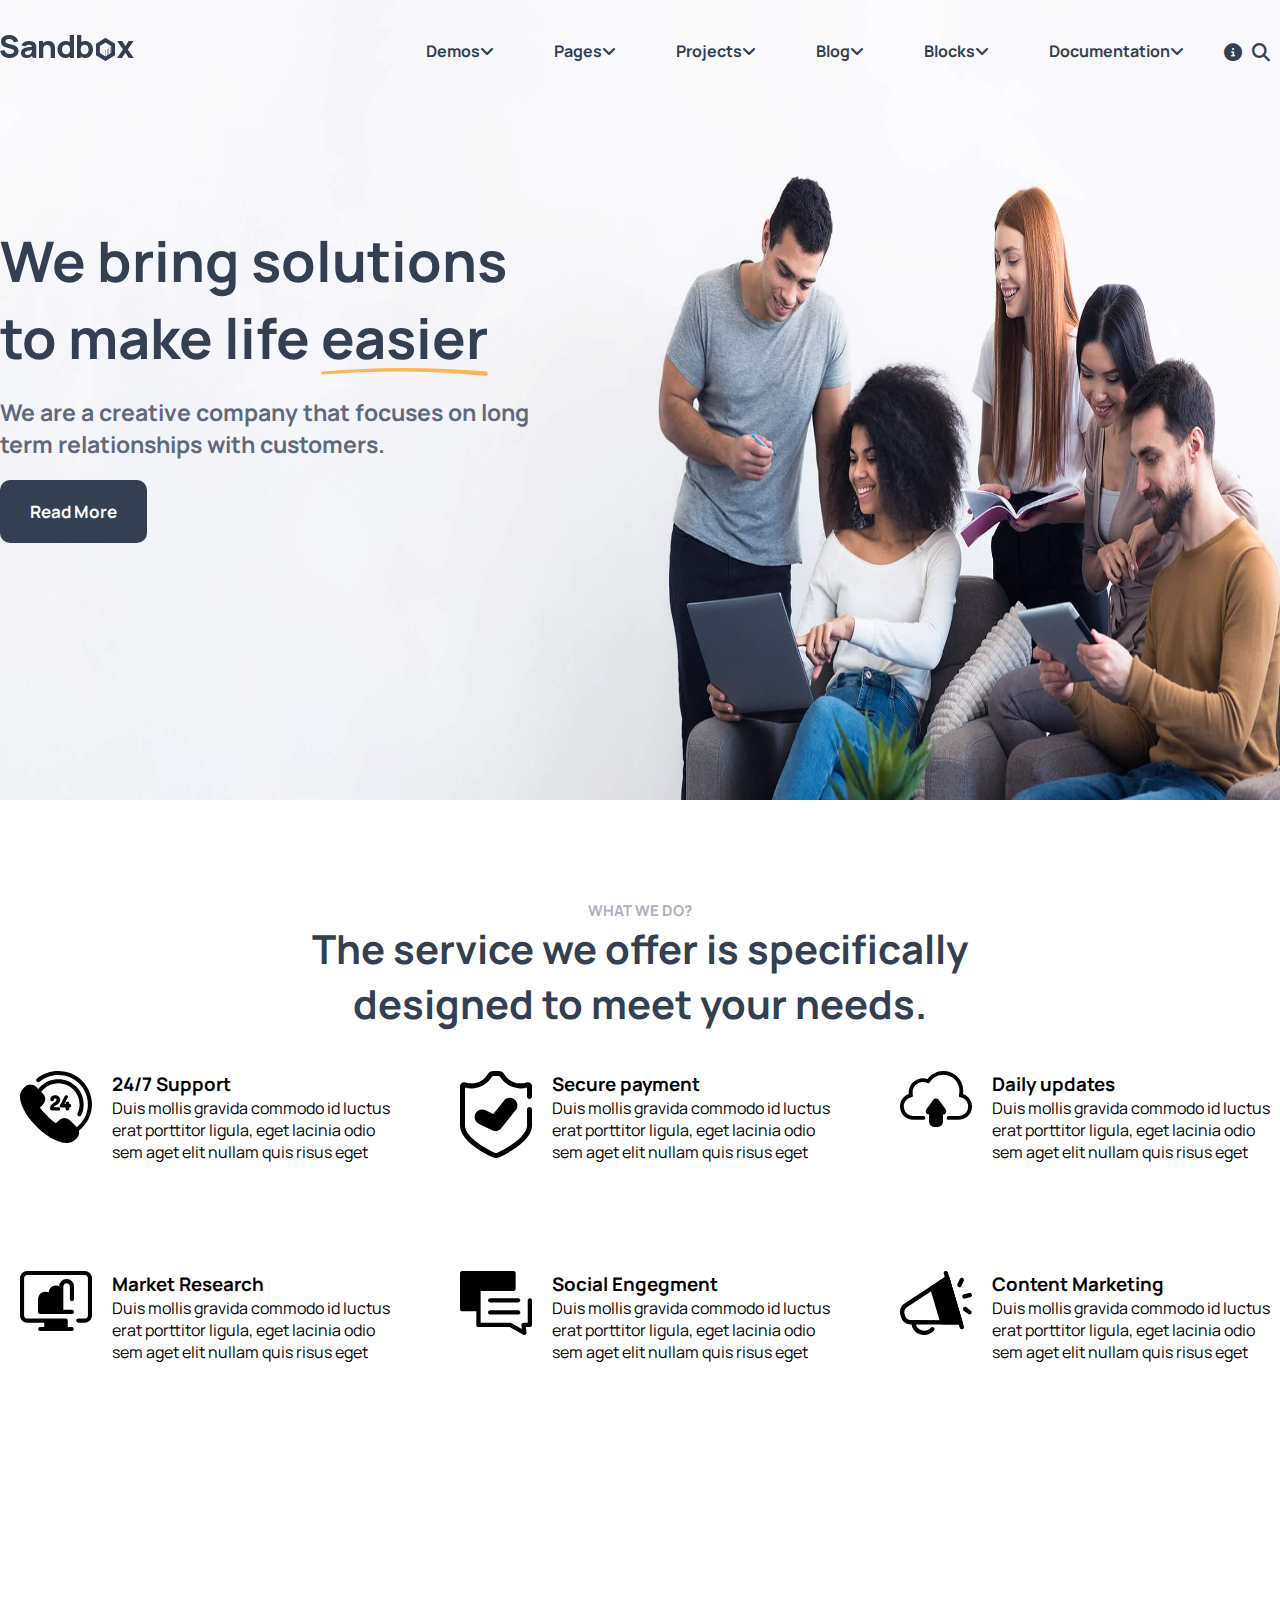
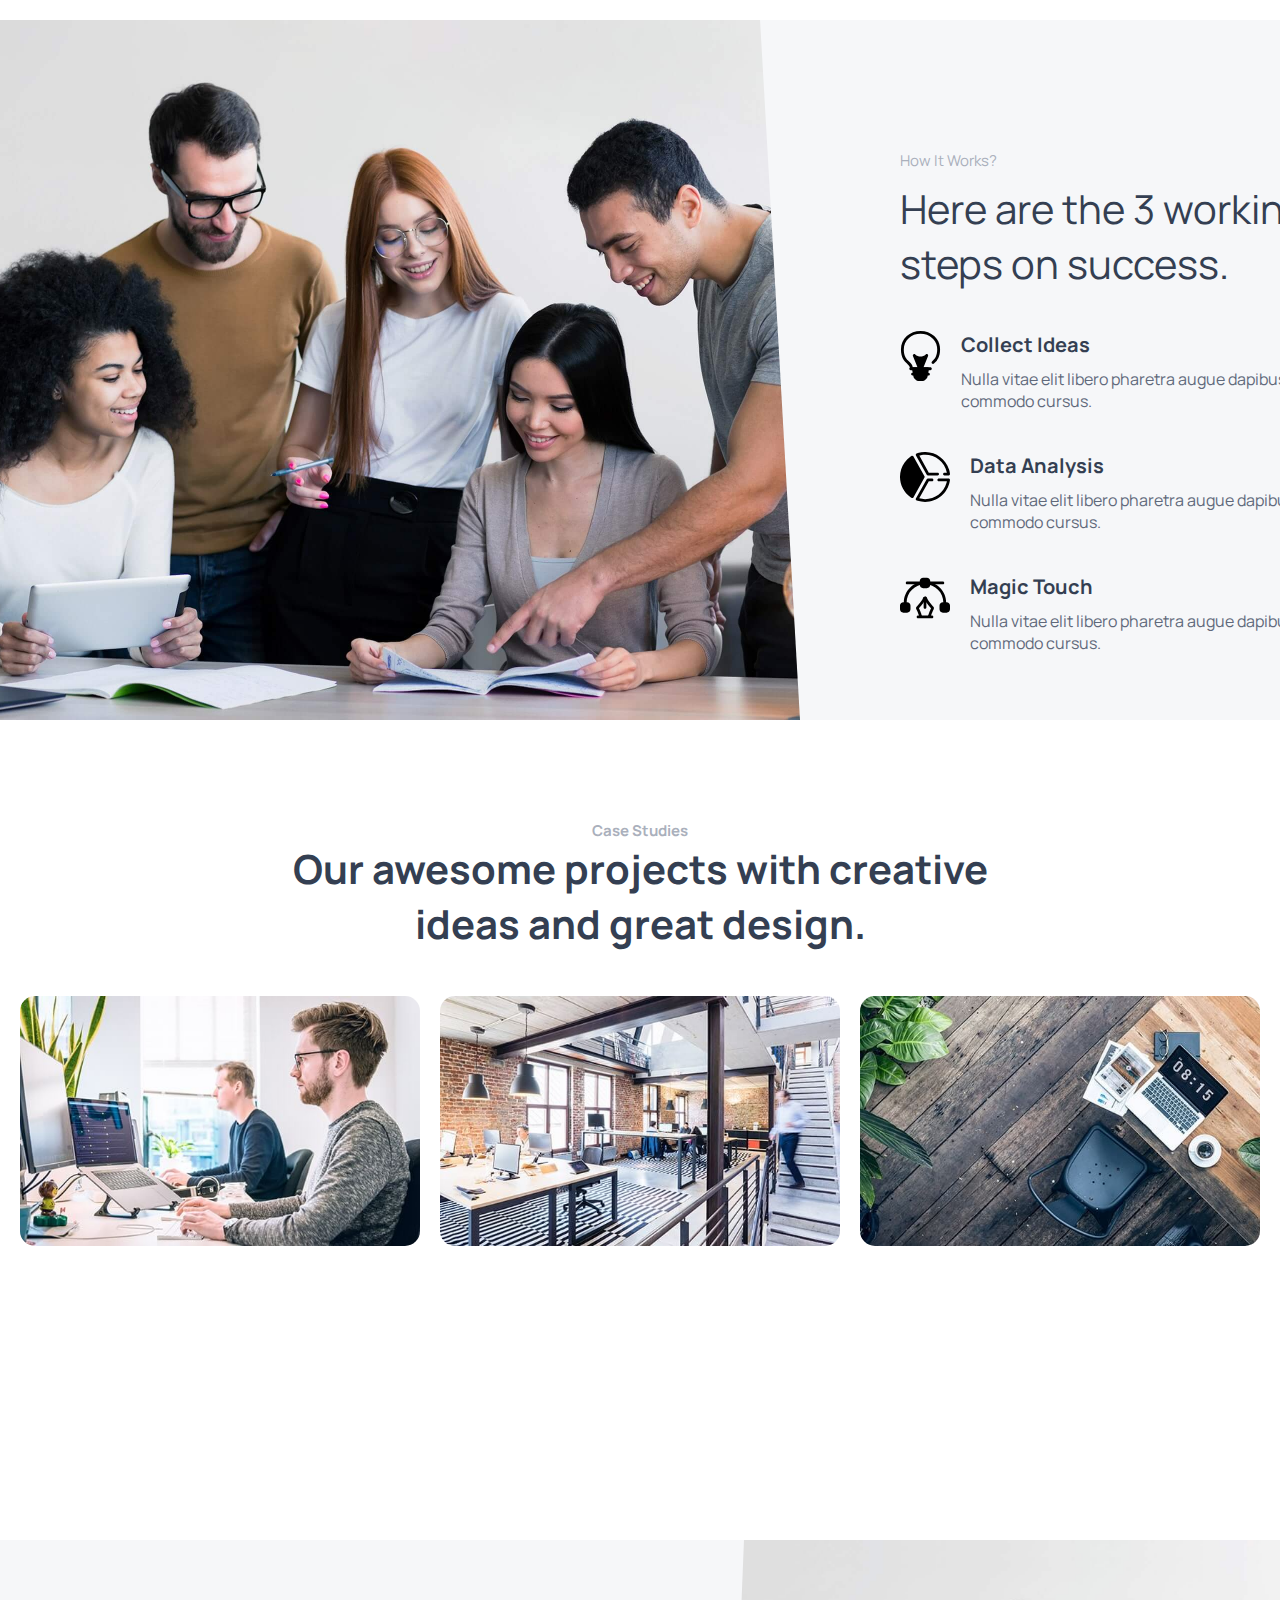
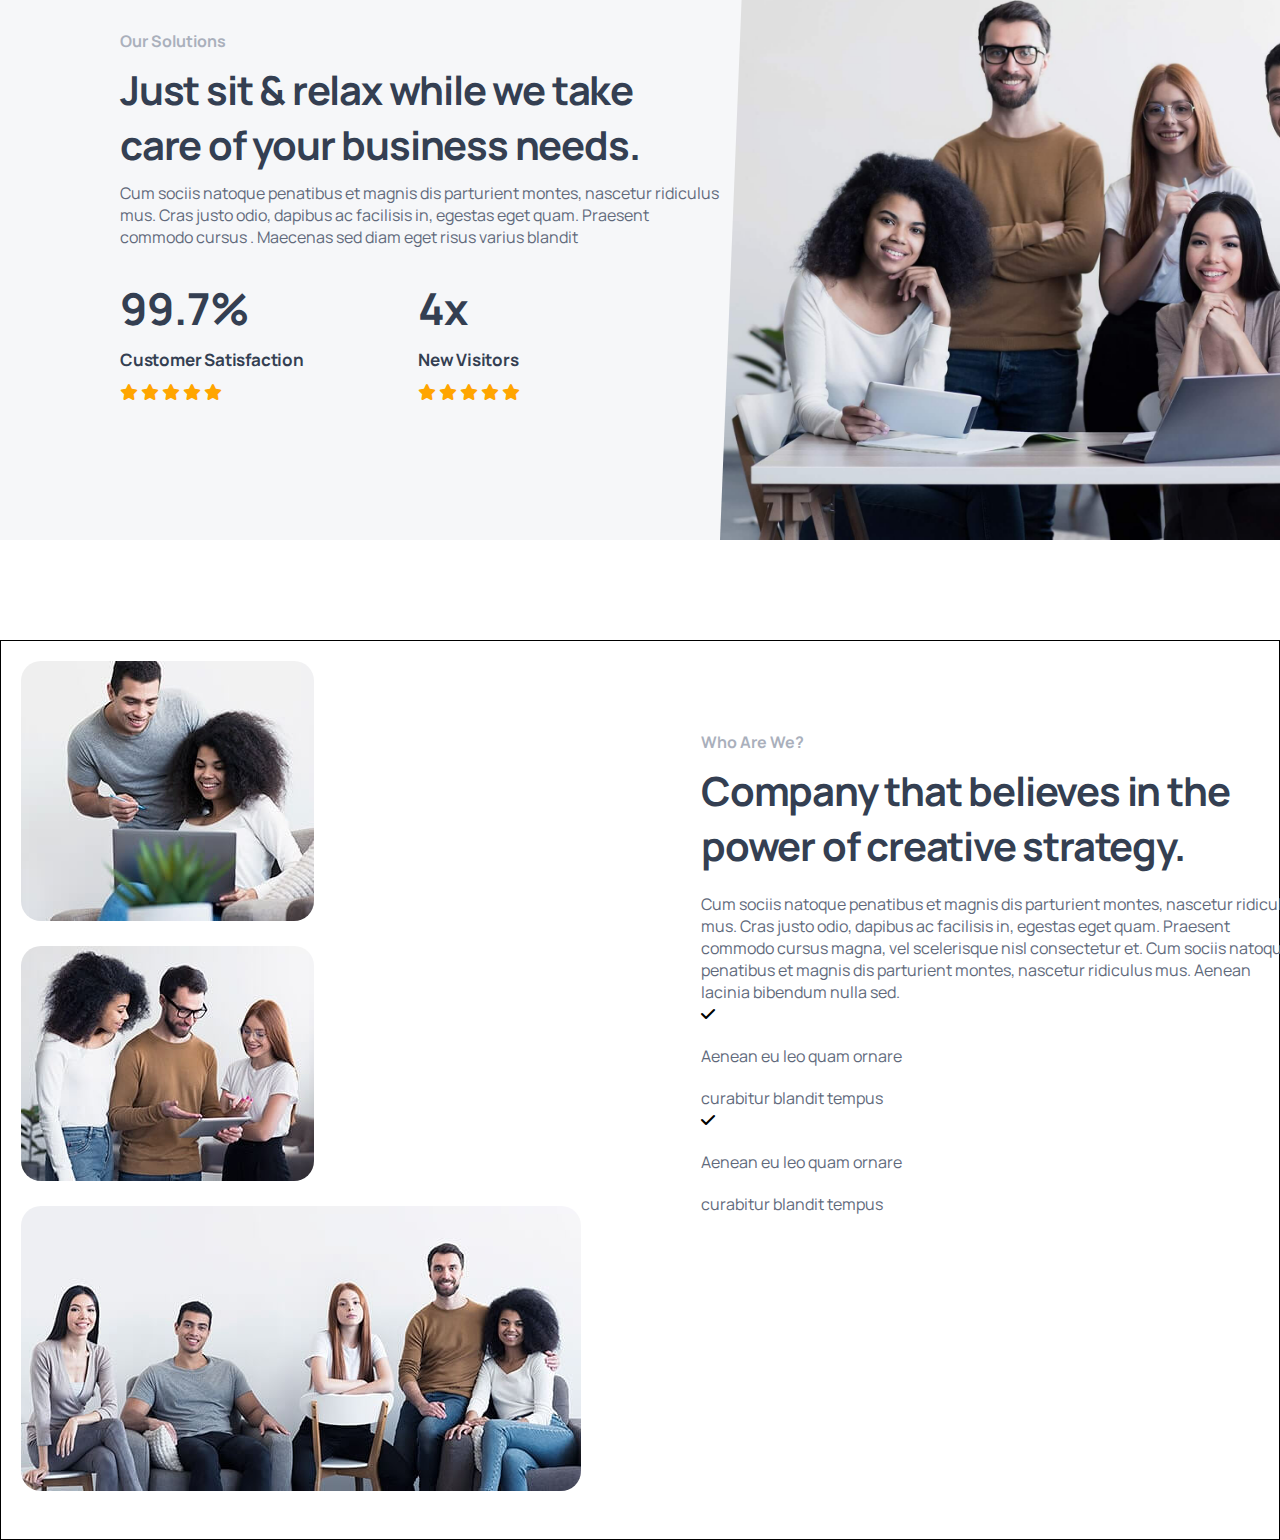
==== commit b972a6d1: "12/03/25" ====
--- a/index.html
+++ b/index.html
@@ -13,7 +13,7 @@
 
 <body>
     <div class="body">
-    <!-- first section -->
+        <!-- first section -->
         <div class="container">
             <!-- navbar -->
             <div class="nav">
@@ -47,11 +47,11 @@
                         <span class="highlight">easier</span>
                     </p>
                 </div>
-                <div class="second animated-text1">
+                <div class="second animated-text animated-text1">
                     <p>We are a creative company that focuses on
                         long term relationships with customers.</p>
                 </div>
-                <div class="button animated-text2">
+                <div class="button animated-text animated-text2">
                     <button>Read More</button>
                 </div>
             </div>
@@ -71,162 +71,257 @@
                     </p>
                 </div>
             </div>
-       
-        <div class="info">
-            <div class="support_24">
-                <div class="image">
-                    <img src="phone.svg" class="icon">
-                                    </div>
-                <div class="desc">
-                    <h3>24/7 Support</h3>
-                    <p>Duis mollis gravida commodo id luctus erat porttitor ligula,
-                        eget lacinia odio sem aget elit nullam quis risus eget</p>
-                </div>
-            </div>
-            <div class="support_24">
-                <div class="image">
-                    <img src="payment.svg" alt="">
-                </div>
-                <div class="desc">
-                    <h3>Secure payment</h3>
-                    <p>Duis mollis gravida commodo id luctus erat porttitor ligula,
-                        eget lacinia odio sem aget elit nullam quis risus eget</p>
-                </div>
-            </div>
-            <div class="support_24">
-                <div class="image">
-                    <img src="daily_update.svg" alt="">
-                </div>
-                <div class="desc">
-                    <h3>Daily updates</h3>
-                    <p>Duis mollis gravida commodo id luctus erat porttitor ligula,
-                        eget lacinia odio sem aget elit nullam quis risus eget</p>
-                </div>
-            </div>
-            <div class="support_24">
-                <div class="image">
-                    <img src="market_research.svg" alt="">
-                </div>
-                <div class="desc">
-                    <h3>Market Research</h3>
-                    <p>Duis mollis gravida commodo id luctus erat porttitor ligula,
-                        eget lacinia odio sem aget elit nullam quis risus eget</p>
-                </div>
-            </div>
-            <div class="support_24">
-                <div class="image">
-                    <img src="social_engegment.svg" alt="">
-                </div>
-                <div class="desc">
-                    <h3>Social Engegment</h3>
-                    <p>Duis mollis gravida commodo id luctus erat porttitor ligula,
-                        eget lacinia odio sem aget elit nullam quis risus eget</p>
-                </div>
-            </div>
-            <div class="support_24">
-                <div class="image">
-                    <img src="content_marketing.svg" alt="">
-                </div>
-                <div class="desc">
-                    <h3>Content Marketing</h3>
-                    <p>Duis mollis gravida commodo id luctus erat porttitor ligula,
-                        eget lacinia odio sem aget elit nullam quis risus eget</p>
-                </div>
-            </div>
-        </div>
-    </div>
-</div>
-<!-- third_section -->
- <div class="container_3">
-    <div class="part1">
-        <img src="third_section.jpeg" alt="" class="image">
-        <!-- <img src="line2.svg" alt="" class="line"> -->
-    </div>
-    <div class="part2">
-        <div class="section_1">
-            <div>
-                 <p>How It Works?</p>
-            </div>
-            <div>
-                <p>Here are the 3 working steps on success.</p>
-            </div>
-            <div class="section_2">
-                <img src="bulb.svg" alt="">
-    
-                <div class="inner">
-                    <h4>Collect Ideas</h4>
-                    <p>Nulla vitae elit libero pharetra augue dapibus. Praesent commodo cursus.</p>
-                </div>
-            </div>
-            <div class="section_2">
-                <img src="analysis.svg" alt="">
-    
-                <div class="inner">
-                    <h4>Data Analysis</h4>
-                    <p>Nulla vitae elit libero pharetra augue dapibus. Praesent commodo cursus.</p>
-                </div>
-            </div>
-            <div class="section_2">
-                <img src="magic_touch.svg" alt="">
-    
-                <div class="inner">
-                    <h4>Magic Touch</h4>
-                    <p>Nulla vitae elit libero pharetra augue dapibus. Praesent commodo cursus.</p>
-                </div>
-            </div>
-        </div>
-        
-    </div>
-    
- </div>
- <!-- fourth_section -->
- <div class="container">
-    <div class="sec_section1">
-        <div class="heading1">
-            <div>
-                <h6>Case Studies</h6>
-            </div>
-            <div>
-                <p>
-                    Our awesome projects with creative ideas and great design.
-                </p>
-            </div>
-        </div>
-        <div class="hover">
-            <div class="hover_img">
-                <img src="hover_1.jpeg" alt="">
+
+            <div class="info">
+                <div class="support_24">
+                    <div class="image">
+                        <img src="phone.svg" class="icon">
+                    </div>
+                    <div class="desc">
+                        <h3>24/7 Support</h3>
+                        <p>Duis mollis gravida commodo id luctus erat porttitor ligula,
+                            eget lacinia odio sem aget elit nullam quis risus eget</p>
+                    </div>
+                </div>
+                <div class="support_24">
+                    <div class="image">
+                        <img src="payment.svg" alt="">
+                    </div>
+                    <div class="desc">
+                        <h3>Secure payment</h3>
+                        <p>Duis mollis gravida commodo id luctus erat porttitor ligula,
+                            eget lacinia odio sem aget elit nullam quis risus eget</p>
+                    </div>
+                </div>
+                <div class="support_24">
+                    <div class="image">
+                        <img src="daily_update.svg" alt="">
+                    </div>
+                    <div class="desc">
+                        <h3>Daily updates</h3>
+                        <p>Duis mollis gravida commodo id luctus erat porttitor ligula,
+                            eget lacinia odio sem aget elit nullam quis risus eget</p>
+                    </div>
+                </div>
+                <div class="support_24">
+                    <div class="image">
+                        <img src="market_research.svg" alt="">
+                    </div>
+                    <div class="desc">
+                        <h3>Market Research</h3>
+                        <p>Duis mollis gravida commodo id luctus erat porttitor ligula,
+                            eget lacinia odio sem aget elit nullam quis risus eget</p>
+                    </div>
+                </div>
+                <div class="support_24">
+                    <div class="image">
+                        <img src="social_engegment.svg" alt="">
+                    </div>
+                    <div class="desc">
+                        <h3>Social Engegment</h3>
+                        <p>Duis mollis gravida commodo id luctus erat porttitor ligula,
+                            eget lacinia odio sem aget elit nullam quis risus eget</p>
+                    </div>
+                </div>
+                <div class="support_24">
+                    <div class="image">
+                        <img src="content_marketing.svg" alt="">
+                    </div>
+                    <div class="desc">
+                        <h3>Content Marketing</h3>
+                        <p>Duis mollis gravida commodo id luctus erat porttitor ligula,
+                            eget lacinia odio sem aget elit nullam quis risus eget</p>
+                    </div>
+                </div>
+            </div>
+        </div>
+    </div>
+    <!-- third_section -->
+    <div class="container_3">
+        <div class="part1">
+            <img src="third_section.jpeg" alt="" class="image">
+            <!-- <img src="line2.svg" alt="" class="line"> -->
+        </div>
+        <div class="part2">
+            <div class="section_1">
+                <div>
+                    <p>How It Works?</p>
+                </div>
+                <div>
+                    <p>Here are the 3 working steps on success.</p>
+                </div>
+                <div class="section_2">
+                    <img src="bulb.svg" alt="">
+
+                    <div class="inner">
+                        <h4>Collect Ideas</h4>
+                        <p>Nulla vitae elit libero pharetra augue dapibus. Praesent commodo cursus.</p>
+                    </div>
+                </div>
+                <div class="section_2">
+                    <img src="analysis.svg" alt="">
+
+                    <div class="inner">
+                        <h4>Data Analysis</h4>
+                        <p>Nulla vitae elit libero pharetra augue dapibus. Praesent commodo cursus.</p>
+                    </div>
+                </div>
+                <div class="section_2">
+                    <img src="magic_touch.svg" alt="">
+
+                    <div class="inner">
+                        <h4>Magic Touch</h4>
+                        <p>Nulla vitae elit libero pharetra augue dapibus. Praesent commodo cursus.</p>
+                    </div>
+                </div>
+            </div>
+
+        </div>
+
+    </div>
+    <!-- fourth_section -->
+    <div class="container">
+        <div class="sec_section1">
+            <div class="heading1">
+                <div>
+                    <h6>Case Studies</h6>
+                </div>
+                <div>
+                    <p>
+                        Our awesome projects with creative ideas and great design.
+                    </p>
+                </div>
+            </div>
+            <div class="hover">
+                <div class="hover_img ">
+                    <img src="hover_1.jpeg" alt="">
+                    <div class="overlay">
+                        <div class="overlay-text">Read More</div>
+                    </div>
+                </div>
+                <div class="hover_img ">
+                    <img src="hover_2.jpeg" alt="">
+
+                    <div class="overlay">
+                        <div class="overlay-text">Read More</div>
+                    </div>
+                </div>
+                <div class="hover_img">
+                    <img src="hover_3.jpeg" alt="">
+                    <div class="overlay">
+                        <div class="overlay-text">Read More</div>
+                    </div>
+                </div>
+                <!-- <div class="hover_img">
+                <img src="hover_4.jpeg" alt="">
                 <div class="overlay">
                     <div class="overlay-text">Read More</div>
                 </div>
-            </div>
-            <div class="hover_img">
-                <img src="hover_2.jpeg" alt="">
-                <div class="overlay">
-                    <div class="overlay-text">Read More</div>
-                </div>
-            </div>
-            <div class="hover_img">
-                <img src="hover_3.jpeg" alt="">
-                <div class="overlay">
-                    <div class="overlay-text">Read More</div>
-                </div>
-            </div>
-        </div>
-      </div>  
- </div>
-    
-
-<!-- third section -->
-<div class="container1">
-    <div class="solution">
-            <div class="solu_1">
-                <img src="third_section.jpeg" alt="">
-            </div>
-            <div class="solu_2">
+            </div> -->
+            </div>
+        </div>
+    </div>
+
+    <div class="container5">
+        <div class="fifth_section_1">
+            <div class="fifth_inner">
+                <h6>
+                    Our Solutions
+                </h6>
+                <h1>
+                    Just sit & relax while we take care of your business needs.
+                </h1>
+                <p>
+                    Cum sociis natoque penatibus et magnis dis parturient montes, nascetur ridiculus mus. Cras justo
+                    odio,
+                    dapibus ac facilisis in, egestas eget quam. Praesent commodo cursus
+                    . Maecenas sed diam eget risus
+                    varius
+                    blandit 
+                </p>
+                <div class="number">
+                    <div class="number_first">
+                        <p>99.7%</p>
+                        <p>Customer Satisfaction</p>
+                        <div class="star_icon">
+                            <i class="fa-solid fa-star"></i>
+                            <i class="fa-solid fa-star"></i>
+                            <i class="fa-solid fa-star"></i>
+                            <i class="fa-solid fa-star"></i>
+                            <i class="fa-solid fa-star"></i>
+                        </div>
+                    </div>
+                    <div class="number_first">
+                        <p>4x</p>
+                        <p>New Visitors</p>
+                        <div class="star_icon">
+                            <i class="fa-solid fa-star"></i>
+                            <i class="fa-solid fa-star"></i>
+                            <i class="fa-solid fa-star"></i>
+                            <i class="fa-solid fa-star"></i>
+                            <i class="fa-solid fa-star"></i>
+                        </div>
+                    </div>
+                </div>
+            </div>
+        </div>
+        <div class="fifth_section_2">
+            <img src="fifth_section.jpeg" alt="">
+        </div>
+    </div>
+    <!--  sixth-section  -->
+    <div class="container">
+        <div class="sixth_section">
+            <div class="sixth_section_1">
+                <div>
+                    <img src="sixth_section_1.jpeg" alt="">
+                    <img src="sixth_section_2.jpeg" alt="">
+                </div>
+                <div>
+                    <img src="sixth_section_3.jpeg" alt="">
+                </div>
+            </div>
+            <div class="sixth_section_2">
+                <div class="sixth_inner">
+                    <h6>
+                        Who Are We?
+                    </h6>
+                    <h1>
+                        Company that believes in the power of creative strategy.
+                    </h1>
+                    <p>
+                        Cum sociis natoque penatibus et magnis dis parturient montes, nascetur ridiculus mus. Cras justo odio,
+                    dapibus ac facilisis in, egestas eget quam. Praesent commodo cursus magna, vel scelerisque nisl consectetur
+                    et. Cum sociis natoque penatibus et magnis dis parturient montes, nascetur ridiculus mus. Aenean lacinia
+                    bibendum nulla sed.
+                    </p>
+
+                    <div class="sub_section">
+                        <div class="sub_Section_1">
+                            <div class="correct_icon">
+                                <i class="fa-solid fa-check"></i>
+                            </div>
+                            <div class="correct_text">
+                                <p>Aenean eu leo quam ornare</p>
+                                <p>curabitur blandit tempus</p>
+                            </div>
+                        </div>
+                        <div class="sub_section_2">
+                            <div class="correct_icon">
+                                <i class="fa-solid fa-check"></i>
+                            </div>
+                            <div class="correct_text">
+                                <p>Aenean eu leo quam ornare</p>
+                                <p>curabitur blandit tempus</p>
+                            </div>
+                        </div>
+                    </div>  
+                </div>
                 
             </div>
-    </div>
-</div>
+        </div>
+    </div>
+
 </body>
 
 </html>--- a/style.css
+++ b/style.css
@@ -91,28 +91,13 @@
 .animated-text1{
     margin-top: 20px;
     font-size: 30px;
-    font-weight: bold;
-    text-align: left;
-    position: relative;
-    animation-name: slideInDown;
-    animation-duration: 700ms;
-    animation-timing-function: ease;
     animation-delay: 1000ms;
-    animation-direction: normal;
-    animation-fill-mode: both;
+   
 }
 .animated-text2{
     margin-top: 20px;
     font-size: 30px;
-    font-weight: bold;
-    text-align: left;
-    position: relative;
-    animation-name: slideInDown;
-    animation-duration: 700ms;
-    animation-timing-function: ease;
     animation-delay: 1500ms;
-    animation-direction: normal;
-    animation-fill-mode: both;
 }
 .button{
     margin-top: 20px;
@@ -314,27 +299,132 @@
     color: #343f52;
     font-weight: bold;
 }
+/* section 5 */
+
+.container5{
+    height: 600px;
+    width: 100vw;
+    display: flex;
+    justify-content: space-between;
+    align-items: center;
+    background-color: #f6f7f9;
+}
+.fifth_section_1{
+    height: 600px;
+    /* border: 1px solid black; */
+    width: 900px;
+}
+.fifth_inner{
+    height: 400px;
+    width: 600px;
+    /* border: 1px solid black; */
+    margin-top: 90px;
+    margin-left: 120px;
+    h6{
+        font-size: 16px;
+        color: #aab0bc;
+        letter-spacing: normal;
+        margin-top: 20px;
+    }
+    h1{
+        margin-top: 10px;
+        font-size:40px;
+        letter-spacing: -1.2px;
+        color: #343f52;
+    }
+    p{
+        margin-top: 10px;
+        font-size: 16px;
+        color: #60697b;
+        text-align: start;
+    }
+}
+.number{
+    display: flex;
+    justify-content: space-between;
+    height: fit-content;
+    width: 400px;
+}
+.number_first{
+    margin-top: 20px;
+    p:nth-child(1){
+        font-size: 44px;
+        color: #343f52;
+        font-weight: bold;
+    }
+    p:nth-child(2){
+        font-size: 17px;
+        color: #343f52;
+        font-weight: bold;
+        letter-spacing: -0.2px;
+    }
+    .star_icon{
+        margin-top: 10px;
+        color: orange;
+        font-size: 16px;
+    }
+    
+}
+.fifth_section_2{
+
+    height: 600px;
+    width: 800px;
+    img{
+        height: 600px;
+        width: 800px;
+        object-fit: cover;
+        clip-path: polygon(3% 0, 100% 0, 100% 100%, 0% 100%);
+
+    }
+}
+/* sixth-section */
+.sixth_section{
+    margin-top: 100px;
+    width: 100vw;
+    height: 900px;
+    border: 1px solid black;
+    display: flex;
+}
+.sixth_section_1{
+    /* margin-left: 10px; */
+    img{
+        margin-left: 20px;
+        border-radius: 20px;
+        margin-top: 20px;
+    }
+}
+.sixth_inner{
+    height: 400px;
+    width: 600px;
+    /* border: 1px solid black; */
+    margin-top: 90px;
+    margin-left: 120px;
+    h6{
+        font-size: 16px;
+        color: #aab0bc;
+        letter-spacing: normal;
+        margin-top: 20px;
+    }
+    h1{
+        margin-top: 10px;
+        font-size: 40px;
+        letter-spacing: -1.2px;
+        color: #343f52;
+        font-weight: bold;
+    }
+    p{
+        margin-top: 20px;
+        font-size: 16px;
+        color: #60697b;
+        text-align: start;
+    }
+}
+.sub_section{
+    height: 300px;
+    width: ;
+}
+
 /* keyframes */
-
-.container1{
-    height: fit-content;
-    width: 100%;
-    display: flex;
-
-}
-.solution{
-    height: fit-content;
-    width: 800px;
-}
-.solution img{
-    height: 700px;
-    width: 800px;
-    object-fit: cover;
-    /* border-top-right-radius: 100px;
-    border-bottom-right-radius: 100px; */
-    clip-path: polygon(0 0, 100% 0, 85% 100%, 0% 100%);
-}
-
 @keyframes slideInDown {
     0% {
         opacity: 0;
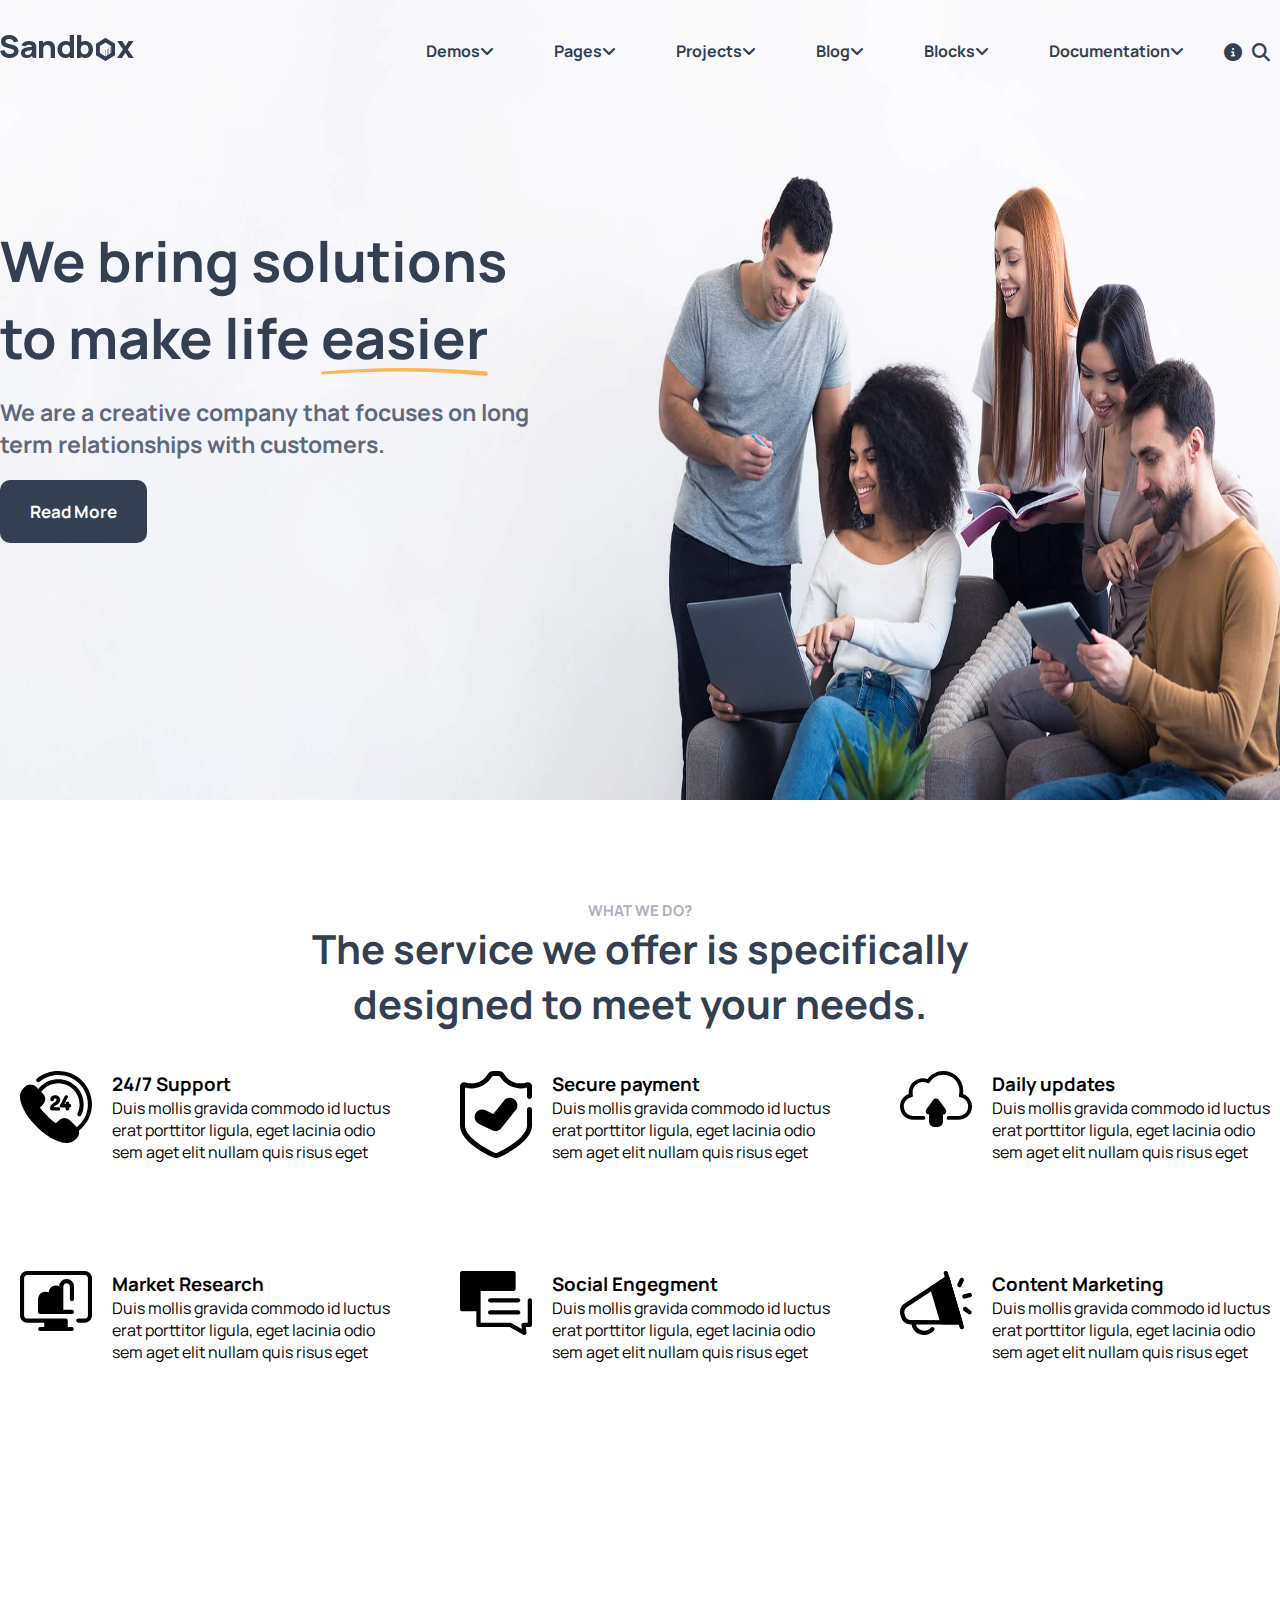
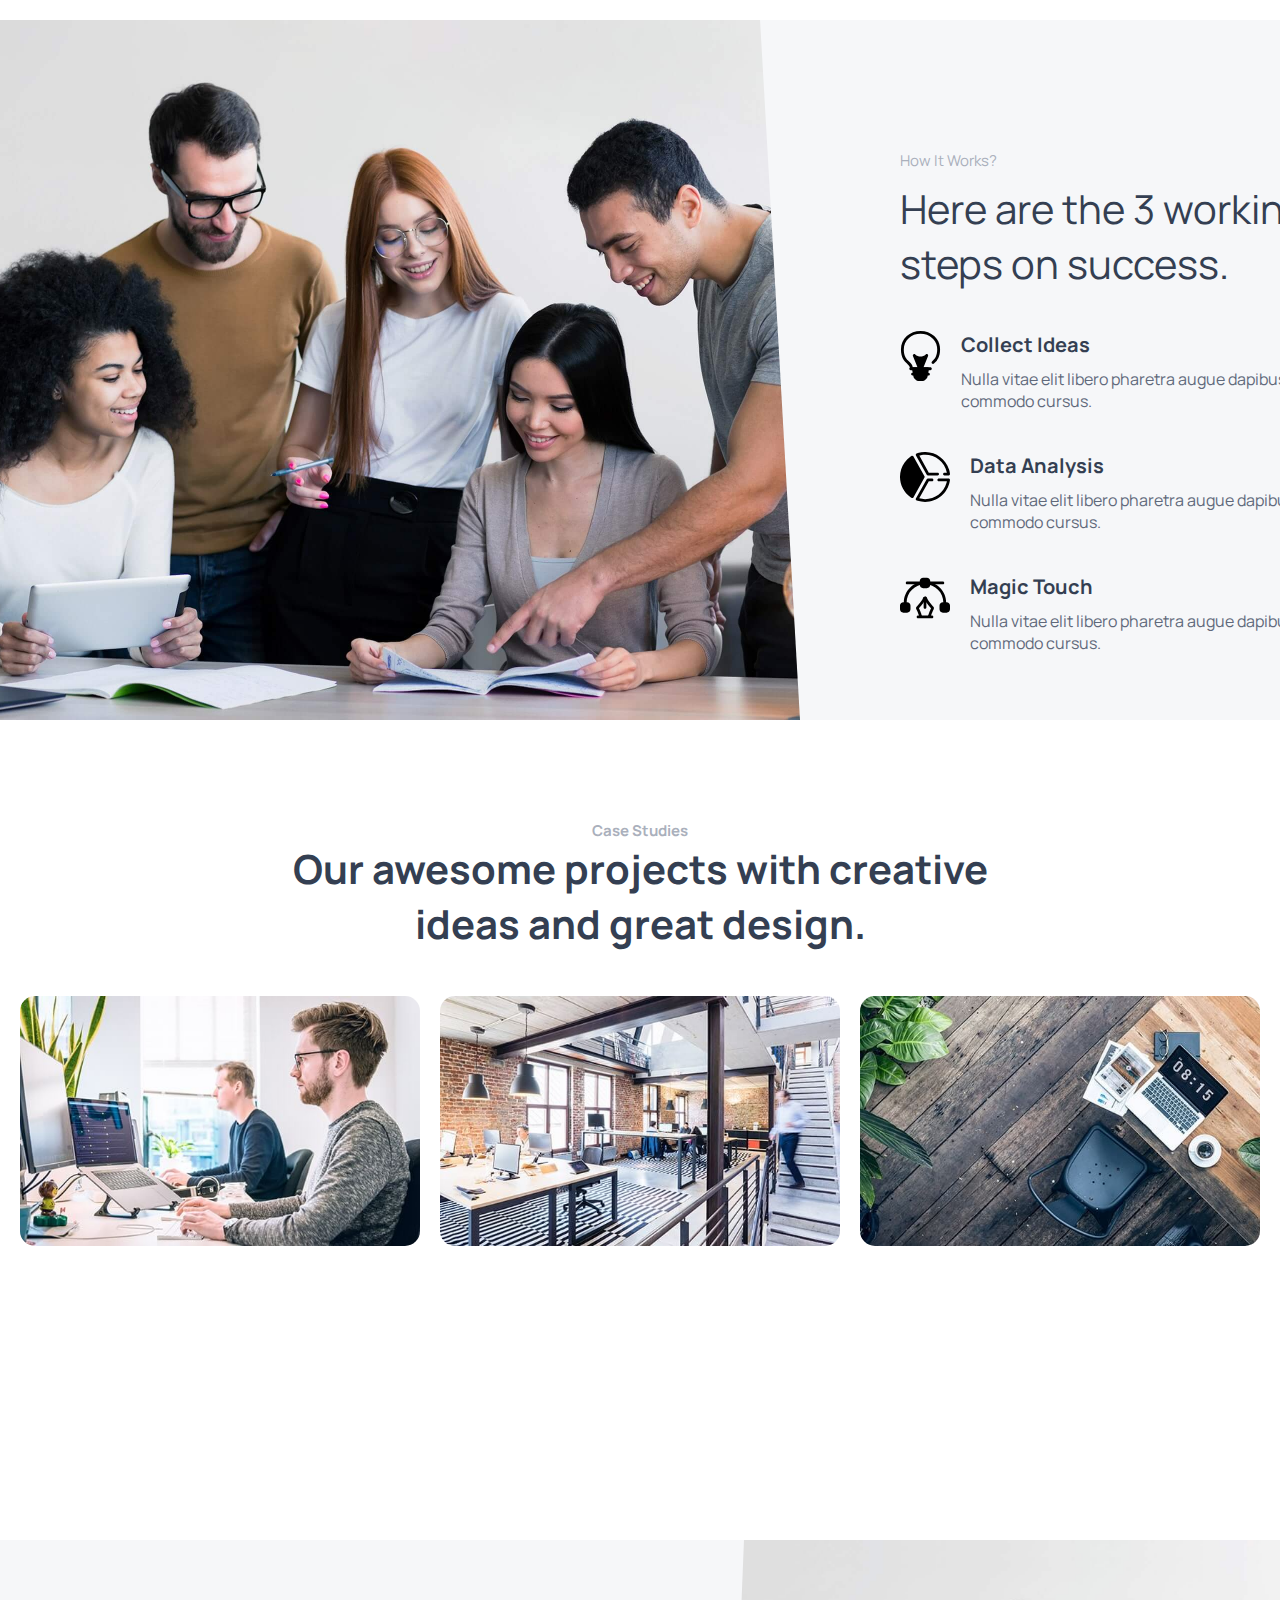
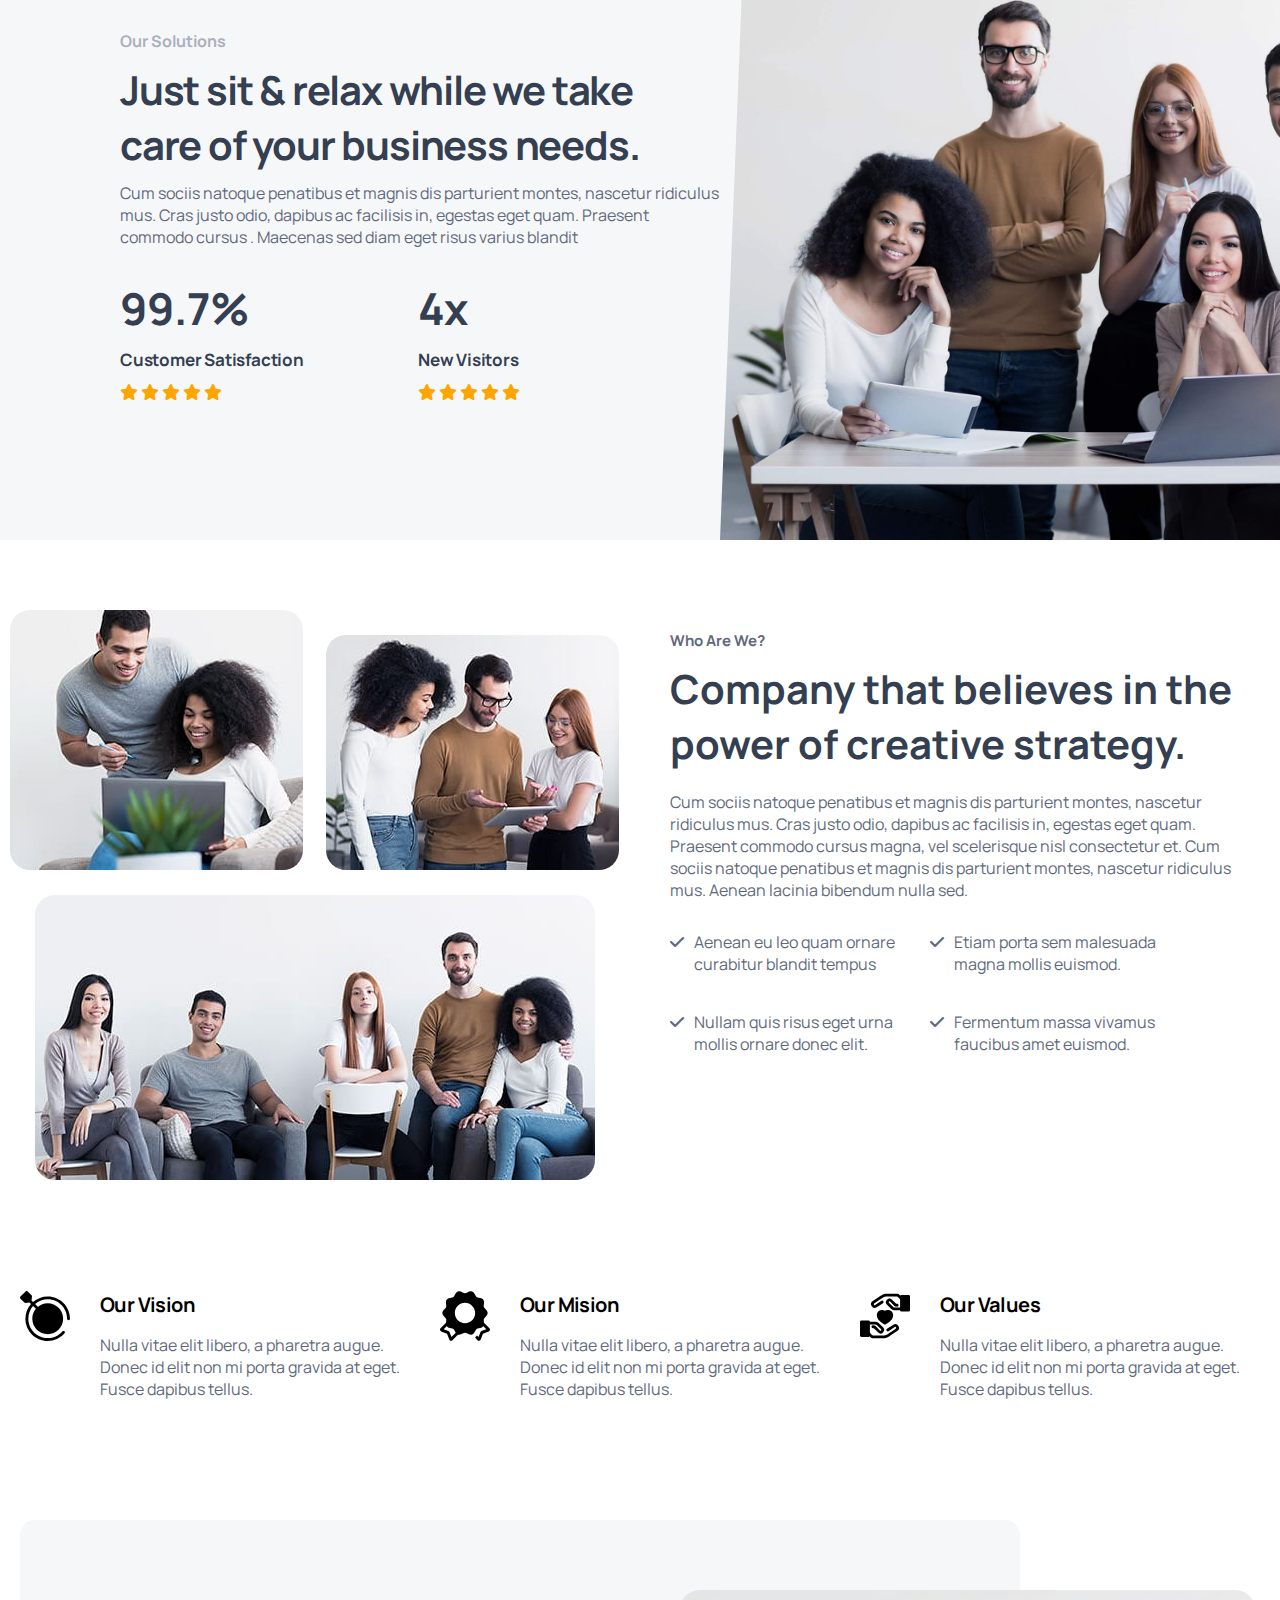
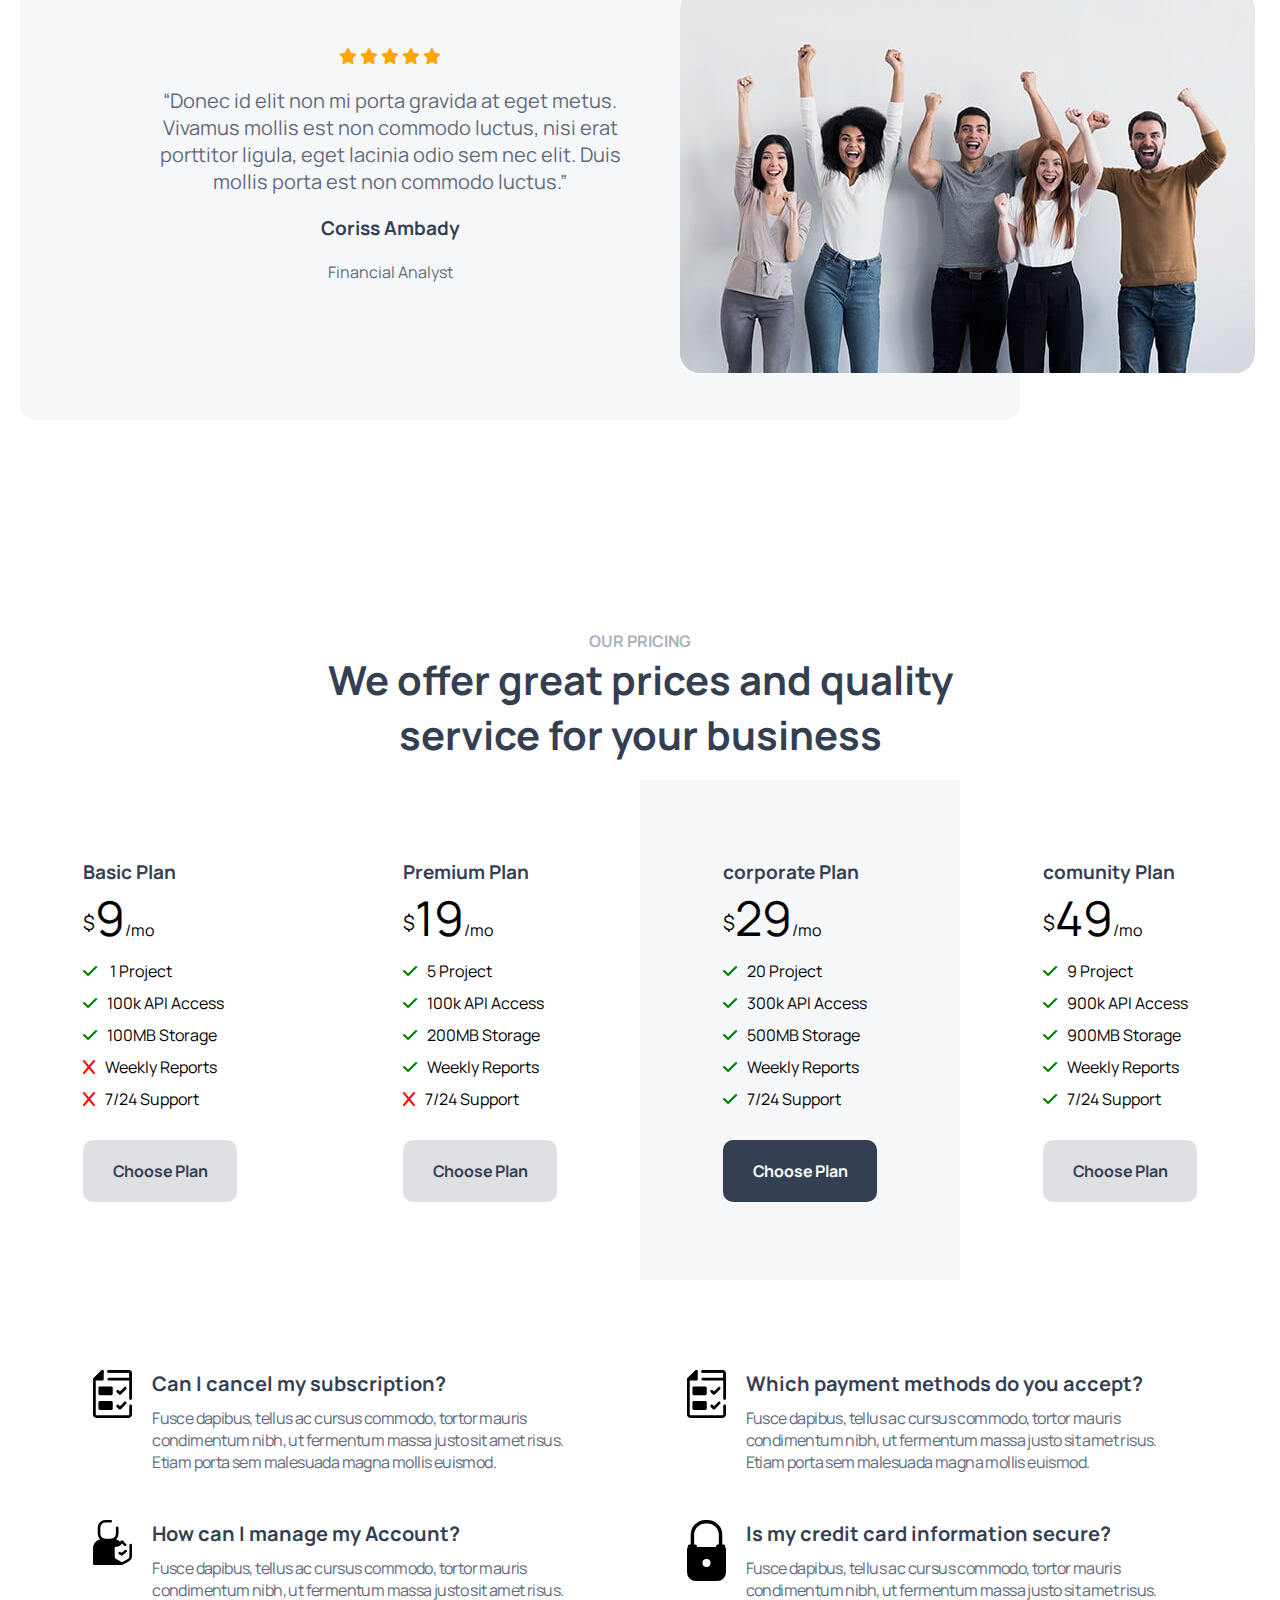
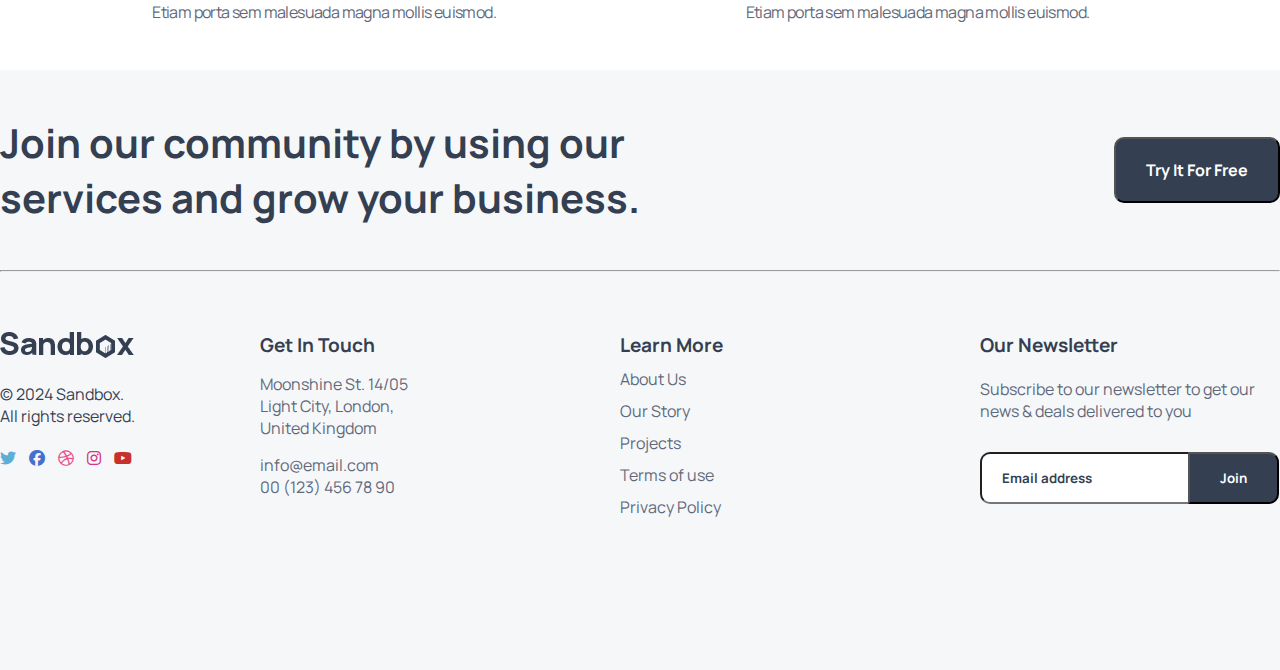
==== commit ad69a95d: "16/03/2025" ====
--- a/index.html
+++ b/index.html
@@ -9,6 +9,7 @@
         integrity="sha512-Evv84Mr4kqVGRNSgIGL/F/aIDqQb7xQ2vcrdIwxfjThSH8CSR7PBEakCr51Ck+w+/U6swU2Im1vVX0SVk9ABhg=="
         crossorigin="anonymous" referrerpolicy="no-referrer" />
     <link rel="stylesheet" href="style.css">
+    <link rel="stylesheet" href="media.css">
 </head>
 
 <body>
@@ -36,7 +37,13 @@
                         <div class="search">
                             <i class="fa-solid fa-magnifying-glass"></i>
                         </div>
-                    </div>
+                        <div class="mobilemenu">
+                            <span>
+                                <i class="fa-solid fa-bars"></i>
+                            </span>
+                        </div>
+                    </div>
+                    
                 </div>
             </div>
             <!--  main content-->
@@ -237,7 +244,7 @@
                     dapibus ac facilisis in, egestas eget quam. Praesent commodo cursus
                     . Maecenas sed diam eget risus
                     varius
-                    blandit 
+                    blandit
                 </p>
                 <div class="number">
                     <div class="number_first">
@@ -271,57 +278,302 @@
     </div>
     <!--  sixth-section  -->
     <div class="container">
-        <div class="sixth_section">
-            <div class="sixth_section_1">
-                <div>
+        <div class="sixth">
+            <div class="sixth_1">
+                <div class="image_section_1">
                     <img src="sixth_section_1.jpeg" alt="">
                     <img src="sixth_section_2.jpeg" alt="">
                 </div>
-                <div>
+                <div class="image_section_2">
                     <img src="sixth_section_3.jpeg" alt="">
                 </div>
             </div>
-            <div class="sixth_section_2">
-                <div class="sixth_inner">
-                    <h6>
-                        Who Are We?
-                    </h6>
-                    <h1>
-                        Company that believes in the power of creative strategy.
-                    </h1>
+            <div class="sixth_2">
+                <div class="inner">
+                    <h6>Who Are We?</h6>
+                    <h1>Company that believes in the power
+                        of creative strategy.</h1>
+                    <p>Cum sociis natoque penatibus et magnis dis parturient montes, nascetur ridiculus mus. Cras justo
+                        odio, dapibus ac facilisis in, egestas eget quam. Praesent commodo cursus magna, vel scelerisque
+                        nisl consectetur et. Cum sociis natoque penatibus et magnis dis parturient montes, nascetur
+                        ridiculus mus. Aenean lacinia bibendum nulla sed.</p>
+                </div>
+                <div class="second_inner">
+                    <div class="second_inner_1">
+                        <div class="icon">
+                            <i class="fa-solid fa-check"></i>
+                        </div>
+                        <div class="text">
+                            <p>Aenean eu leo quam ornare
+                                curabitur blandit tempus</p>
+                        </div>
+                    </div>
+                    <div class="second_inner_1">
+                        <div class="icon">
+                            <i class="fa-solid fa-check"></i>
+                        </div>
+                        <div class="text">
+                            <p>Etiam porta sem malesuada magna
+                                mollis euismod.</p>
+                        </div>
+                    </div>
+                    <div class="second_inner_1">
+                        <div class="icon">
+                            <i class="fa-solid fa-check"></i>
+                        </div>
+                        <div class="text">
+                            <p>Nullam quis risus eget urna mollis
+                                ornare donec elit.</p>
+                        </div>
+                    </div>
+                    <div class="second_inner_1">
+                        <div class="icon">
+                            <i class="fa-solid fa-check"></i>
+                        </div>
+                        <div class="text">
+                            <p>Fermentum massa vivamus
+                                faucibus amet euismod.</p>
+                        </div>
+                    </div>
+                </div>
+            </div>
+        </div>
+        <div class="sixth_3">
+            <div class="icons_svg">
+                <div class="icon_img">
+                    <img src="our_vision.svg" alt="">
+                </div>
+                <div class="icon_text">
+                    <p>Our Vision</p>
+                    <p>Nulla vitae elit libero, a pharetra
+                        augue. Donec id elit non mi porta
+                        gravida at eget. Fusce
+                        dapibus tellus.</p>
+                </div>
+            </div>
+            <div class="icons_svg">
+                <div class="icon_img">
+                    <img src="our_mision.svg" alt="">
+                </div>
+                <div class="icon_text">
+                    <p>Our Mision</p>
+                    <p>Nulla vitae elit libero, a pharetra
+                        augue. Donec id elit non mi porta
+                        gravida at eget. Fusce
+                        dapibus tellus.</p>
+                </div>
+            </div>
+            <div class="icons_svg">
+                <div class="icon_img">
+                    <img src="our_values.svg" alt="">
+                </div>
+                <div class="icon_text">
+                    <p>Our Values</p>
+                    <p>Nulla vitae elit libero, a pharetra
+                        augue. Donec id elit non mi porta
+                        gravida at eget. Fusce
+                        dapibus tellus.</p>
+                </div>
+            </div>
+        </div>
+    </div>
+    <!--  seven section -->
+    <div class="container">
+        <div class="seven">
+            <div class="seven_1">
+                <div class="seven_inner">
+                    <div class="s_icon">
+                        <i class="fa-solid fa-star"></i>
+                        <i class="fa-solid fa-star"></i>
+                        <i class="fa-solid fa-star"></i>
+                        <i class="fa-solid fa-star"></i>
+                        <i class="fa-solid fa-star"></i>
+                    </div>
                     <p>
-                        Cum sociis natoque penatibus et magnis dis parturient montes, nascetur ridiculus mus. Cras justo odio,
-                    dapibus ac facilisis in, egestas eget quam. Praesent commodo cursus magna, vel scelerisque nisl consectetur
-                    et. Cum sociis natoque penatibus et magnis dis parturient montes, nascetur ridiculus mus. Aenean lacinia
-                    bibendum nulla sed.
+                        “Donec id elit non mi porta gravida at eget metus.
+                        Vivamus mollis est non commodo luctus, nisi erat
+                        porttitor ligula, eget lacinia odio sem nec elit.
+                        Duis mollis porta est non commodo luctus.”
                     </p>
-
-                    <div class="sub_section">
-                        <div class="sub_Section_1">
-                            <div class="correct_icon">
-                                <i class="fa-solid fa-check"></i>
-                            </div>
-                            <div class="correct_text">
-                                <p>Aenean eu leo quam ornare</p>
-                                <p>curabitur blandit tempus</p>
-                            </div>
-                        </div>
-                        <div class="sub_section_2">
-                            <div class="correct_icon">
-                                <i class="fa-solid fa-check"></i>
-                            </div>
-                            <div class="correct_text">
-                                <p>Aenean eu leo quam ornare</p>
-                                <p>curabitur blandit tempus</p>
-                            </div>
-                        </div>
-                    </div>  
-                </div>
-                
-            </div>
-        </div>
-    </div>
-
+                    <p>Coriss Ambady</p>
+                    <p>Financial Analyst</p>
+                </div>
+                <div class="seven_img">
+                    <img src="seven_section.jpeg" alt="">
+                </div>
+            </div>
+        </div>
+    </div>
+    </div>
+    <!--  Eight section  -->
+    <div class="container">
+        <div class="eight">
+            <div class="eight_1">
+                <div class="pricing">
+                    <h6>OUR PRICING</h6>
+                    <p>We offer great prices and quality service for your business</p>
+                </div>
+            </div>
+            <div class="eight_2">
+                <div class="plan">
+                    <div class="sub">
+                        <div class="basic">
+                            <h4>Basic Plan</h4>
+                            <sup>$</sup><span>9</span>/mo
+                            <p><i class="fa-solid fa-check"></i> 1 Project</p>
+                            <p><i class="fa-solid fa-check"></i>100k API Access</p>
+                            <p><i class="fa-solid fa-check"></i>100MB Storage</p>
+                            <p><i class="fa-solid fa-x"></i>Weekly Reports</p>
+                            <p><i class="fa-solid fa-x"></i>7/24 Support</p>
+                            <button>Choose Plan</button>
+                        </div>
+                    </div>
+                </div>
+                <div class="plan">
+                    <div class="sub">
+                        <div class="basic">
+                            <h4>Premium Plan</h4>
+                            <sup>$</sup><span>19</span>/mo
+                            <p><i class="fa-solid fa-check"></i>5 Project</p>
+                            <p><i class="fa-solid fa-check"></i>100k API Access</p>
+                            <p><i class="fa-solid fa-check"></i>200MB Storage</p>
+                            <p><i class="fa-solid fa-check"></i>Weekly Reports</p>
+                            <p><i class="fa-solid fa-x"></i>7/24 Support</p>
+                            <button>Choose Plan</button>
+                        </div>
+                    </div>
+                </div>
+                <div class="plan">
+                    <div class="sub">
+                        <div class="basic" style="">
+                            <h4>corporate Plan</h4>
+                            <sup>$</sup><span>29</span>/mo
+                            <p><i class="fa-solid fa-check"></i>20 Project</p>
+                            <p><i class="fa-solid fa-check"></i>300k API Access</p>
+                            <p><i class="fa-solid fa-check"></i>500MB Storage</p>
+                            <p><i class="fa-solid fa-check"></i>Weekly Reports</p>
+                            <p><i class="fa-solid fa-check"></i>7/24 Support</p>
+                            <button>Choose Plan</button>
+                        </div>
+                    </div>
+                </div>
+                <div class="plan">
+                    <div class="sub">
+                        <div class="basic">
+                            <h4>comunity Plan</h4>
+                            <sup>$</sup><span>49</span>/mo
+                            <p><i class="fa-solid fa-check"></i>9 Project</p>
+                            <p><i class="fa-solid fa-check"></i>900k API Access</p>
+                            <p><i class="fa-solid fa-check"></i>900MB Storage</p>
+                            <p><i class="fa-solid fa-check"></i>Weekly Reports</p>
+                            <p><i class="fa-solid fa-check"></i>7/24 Support</p>
+                            <button>Choose Plan</button>
+                        </div>
+                    </div>
+                </div>
+            </div>
+        </div>
+        <div class="nine">
+            <div class="nine_inner">
+                <div class="svg_img">
+                    <img src="supscription.svg" alt="">
+                </div>
+                <div class="nine_text">
+                    <p>Can I cancel my subscription?</p>
+                    <p>Fusce dapibus, tellus ac cursus commodo, tortor mauris condimentum nibh, ut fermentum massa justo
+                        sit amet risus. Etiam porta sem malesuada magna mollis euismod.</p>
+                </div>
+            </div>
+            <div class="nine_inner">
+                <div class="svg_img">
+                    <img src="supscription.svg" alt="">
+                </div>
+                <div class="nine_text">
+                    <p>Which payment methods do you accept?</p>
+                    <p>Fusce dapibus, tellus ac cursus commodo, tortor mauris condimentum nibh, ut fermentum massa justo
+                        sit amet risus. Etiam porta sem malesuada magna mollis euismod.</p>
+                </div>
+            </div>
+            <div class="nine_inner">
+                <div class="svg_img">
+                    <img src="account.svg" alt="">
+                </div>
+                <div class="nine_text">
+                    <p>How can I manage my Account?</p>
+                    <p>Fusce dapibus, tellus ac cursus commodo, tortor mauris condimentum nibh, ut fermentum massa justo
+                        sit amet risus. Etiam porta sem malesuada magna mollis euismod.</p>
+                </div>
+            </div>
+            <div class="nine_inner">
+                <div class="svg_img">
+                    <img src="info_secure.svg" alt="">
+                </div>
+                <div class="nine_text">
+                    <p>Is my credit card information secure?</p>
+                    <p>Fusce dapibus, tellus ac cursus commodo, tortor mauris condimentum nibh, ut fermentum massa justo
+                        sit amet risus. Etiam porta sem malesuada magna mollis euismod.</p>
+                </div>
+            </div>
+        </div>
+    </div>
+    <div class="footer">
+        <div class="container">
+            <div class="footer_1">
+                <div class="footer_text">
+                    Join our community by using our<br>
+                    services and grow your business.
+                </div>
+                <div class="footer_button">
+                    <button>Try It For Free</button>
+                </div>
+            </div>
+            <hr>
+            <div class="footer_2">
+                <div class="footer_last_1">
+                    <img src="logo-dark.png" alt="">
+                    <div>© 2024 Sandbox.<br>
+                        All rights reserved.</div>
+                    <div class="media">
+                        <i class="fa-brands fa-twitter"></i>
+                        <i class="fa-brands fa-facebook"></i>
+                        <i class="fab fa-dribbble"></i>
+
+                        <i class="fa-brands fa-instagram"></i>
+                        <i class="fa-brands fa-youtube"></i>
+                    </div>
+                </div>
+                <div class="footer_last_2">
+                    <div>Get In Touch</div>
+                    <div>Moonshine St. 14/05 <br>Light City, 
+                        London,<br> United Kingdom
+                    </div>
+                    <div>
+                        info@email.com<br>
+                        00 (123) 456 78 90
+                    </div>
+                </div>
+                <div class="footer_last_3">
+                    <div>Learn More</div>
+                    <div>
+                        <li><a href="#">About Us</a></li>
+                        <li><a href="#">Our Story</a></li>
+                        <li><a href="#">Projects</a></li>
+                        <li><a href="#">Terms of use</a></li>
+                        <li><a href="#">Privacy Policy</a></li>
+                    </div>
+                </div>
+                <div class="footer_last_4">
+                    <div>Our Newsletter</div>
+                    <div>Subscribe to our newsletter to 
+                        get our news & deals delivered to you</div>
+                    <div class="input">
+                        <input type="email" class="email" placeholder="Email address">
+                        <button>Join</button>
+                    </div>
+                </div>
+            </div>
+        </div>
+    </div>
 </body>
 
 </html>--- a/style.css
+++ b/style.css
@@ -4,13 +4,14 @@
     box-sizing: border-box;
     margin: 0;
     font-family: Manrope, "sans-serif"; 
+   
 }
 .body{
-    height: 800px;
     background-image: url("main_banner.jpeg");
     background-repeat: no-repeat;
     background-size:cover;
     background-size: 102% 100%;
+    height: 800px;  
 }
 .container{
     /* border: 1px solid black; */
@@ -52,6 +53,10 @@
     gap: 10px;
     margin-right: 10px;
 }
+.mobilemenu{
+    display: none;
+}
+
 .maintext{
     height: fit-content;
     width: 550px;
@@ -378,51 +383,443 @@
     }
 }
 /* sixth-section */
-.sixth_section{
-    margin-top: 100px;
-    width: 100vw;
-    height: 900px;
-    border: 1px solid black;
-    display: flex;
-}
-.sixth_section_1{
-    /* margin-left: 10px; */
+.sixth{
+    margin-top: 30px;
+    height: 700px;
+    /* border: 1px solid black; */
+    display: flex;
+    gap: 0px;
+    /* justify-content: space-evenly; */
+    .sixth_1{
+        /* border: 1px solid black; */
+        height: fit-content;
+        margin-top: 30px;
+        width: 700px;
+        .image_section_1 img{
+            border-radius: 20px;
+            margin: 10px;
+        }
+        .image_section_2{
+            margin-left:25px;
+            img{
+                border-radius: 20px;
+                margin: 10px;
+            }
+        }
+    }
+    .sixth_2{
+        margin-top: 30px;
+        height: 600px;
+        width: 700px;
+        
+        /* border: 1px solid black; */
+        .inner{
+            margin: 30px;
+            h6{
+                margin-top: 10px;
+                font-size: 15px;
+                color: #60697b;
+            }
+            h1{
+                margin-top: 10px;
+                font-size: 40px;
+                color: #343f52;
+            }
+            p{
+                margin-top: 20px;
+                font-size: 16px;
+                color: #60697b;
+            }
+        }
+    }
+}
+.second_inner{
+    margin-left: 30px;
+    height: fit-content;
+    width: 600px;
+    /* border: 1px solid black; */
+    display: flex;
+    flex-direction: row;
+    flex-wrap: wrap;
+    /* justify-content: space-evenly; */
+    gap: 10px;
+    .second_inner_1{
+        
+        height: 70px;
+        width: 250px;
+        /* border: 1px solid black; */
+        display: flex;
+        gap: 10px;
+        /* justify-content: space-between; */
+        .icon i{
+            font-size: 16px;
+            color: #60697b;
+        }
+        .text p{
+            font-size: 16px;
+            color: #60697b;   
+        }
+    }
+}
+.sixth_3{
+    height: 150px;
+    /* width: 700px; */
+    display: flex;
+    /* border: 1px solid black; */
+    align-items: center;
+    /* gap: 50px; */
+
+    justify-content: space-evenly;
+    .icons_svg{
+        display: flex;
+        height: fit-content;
+        width: 400px;
+        gap: 30px;
+        /* border: 1px solid black; */
+        .icon_img img{
+            height: 50px;
+            width: 50px;
+        }
+        .icon_text p:nth-child(1){
+            font-size: 20px;
+            color: 343f52;
+            font-weight: bold;
+            letter-spacing: -0.6px;
+        }
+        .icon_text p:nth-child(2){
+            margin-top: 16px;
+            color: #60697b;
+        }
+    }
+}
+/* seven section */
+.seven{
+    margin-top:100px ;
+    margin-left:20px ;
+    height: 700px;
+    width: 1300px;
+    .seven_1{
+        width: 1000px;
+        height: 500px;
+        border-radius: 15px;
+        display: flex;
+        background-color: #f6f7f9;
+        .seven_inner{
+            height: fit-content;
+            width: 500px;
+            margin: 120px 0px 0px 120px;
+            text-align: center;
+            .s_icon{
+                margin: 5px;
+                i{
+                    color: orange;
+                }
+            }
+        }
+        
+    }
+}
+.seven_inner p{
+    margin-top: 20px;
+    color: #60697b;
+    font-size: 20px;
+}
+.seven_inner p:nth-child(3){
+    font-size: 19px;
+    color: #343f52;
+    font-weight: bold;
+}
+.seven_inner p:nth-child(4){
+    font-size: 16px;
+    color: #60697b;
+}
+.seven_img{
+    height: 300px;
+    width: 300px;
+    position: relative;
+    left: 40px;
+    top: 70px;
     img{
-        margin-left: 20px;
         border-radius: 20px;
-        margin-top: 20px;
-    }
-}
-.sixth_inner{
-    height: 400px;
-    width: 600px;
-    /* border: 1px solid black; */
+    }
+}
+/* Eight section */
+
+.eight{
+    height: fit-content;
+    margin-top: 10px;
+    /* border: 1px solid black; */
+    .eight_1{
+        height: 150px;
+        /* width: 700px; */
+        /* border: 1px solid black; */
+        text-align: center;
+        display: flex;
+        justify-content: center;
+        .pricing{
+            width: 700px;
+            h6{
+                /* margin-top: 20px; */
+                color: #aab0bc;
+                font-size: 16px;
+            }
+            p{
+                color: #343f52;
+                font-size: 40px;
+                font-weight: bold;
+            }
+        }
+    }
+    .eight_2{
+        /* margin-top: 30px; */
+        height: fit-content;
+        display: flex;
+        .plan{
+            /* margin-top: 40px; */
+            height: 500px;
+            width: 400px;
+            /* border: 1px solid black; */
+            display: flex;
+            justify-content: center;
+            align-items: center;
+            .basic{
+                margin: 60px;
+                sup{
+                    font-size: 20px;
+                }
+                h4{
+                    color: #343f52;
+                    font-size: 19px;
+                    margin-top: 60px;
+                }
+                p{
+                    margin-top: 10px;
+                }
+                span{
+                    font-size: 48px;
+                    margin-bottom: 30px
+                };
+                i{
+                    margin-right: 10px;
+                    color: green;
+                }
+                .fa-x{
+                    color: red;
+                }
+                button{
+                    margin-top: 30px;
+                    padding: 20px 30px 20px 30px;
+                    border-radius: 10px;
+                    background-color: #dfe0e3;
+                    color: #343f52;
+                    letter-spacing: -0.2px;
+                    font-weight: bold;
+                    font-size: 16px;
+                    border: none;
+                }
+                /* .sub div:nth-child(3){
+                   .basic{
+                        background-color: #f6f7f9;
+                   }
+                }
+            } */
+        }
+    }
+}
+.plan:nth-of-type(3){
+    background-color: #f6f7f9;
+    .basic button{
+        color: white;
+        background-color: #343f52;
+    }
+}
+
+}
+
+/* nine section */
+.nine{
     margin-top: 90px;
-    margin-left: 120px;
-    h6{
-        font-size: 16px;
-        color: #aab0bc;
-        letter-spacing: normal;
-        margin-top: 20px;
-    }
-    h1{
-        margin-top: 10px;
-        font-size: 40px;
-        letter-spacing: -1.2px;
-        color: #343f52;
-        font-weight: bold;
-    }
-    p{
-        margin-top: 20px;
-        font-size: 16px;
-        color: #60697b;
-        text-align: start;
-    }
-}
-.sub_section{
+    /* border: 1px solid black; */
+    display: flex;
     height: 300px;
-    width: ;
-}
+    justify-content: space-evenly;
+    flex-wrap: wrap;
+    /* width: 300px; */
+    .nine_inner{
+        height:150px;
+        display: flex;
+        width: 500px;
+        /* justify-content: space-between; */
+        gap: 20px;
+        /* border: 1px solid black; */
+        .svg_img{
+            height: 100px;
+            width: 100px;
+        }
+        p:nth-child(1){
+            color: #343f52;
+            font-size: 20px;
+            font-weight: bold;
+        }
+        p:nth-child(2){
+            margin-top: 10px;
+            color: #60697b;
+            font-size: 16px;
+            letter-spacing: -0.6px;
+        }
+    }
+}
+
+
+/* footer section */
+
+.footer{
+    height: 600px;
+    background-color: #f6f7f9;
+    .footer_1{
+
+        height: 200px;
+        /* width: 400px; */
+        display: flex;
+        justify-content: space-between;
+        align-items: center;
+        .footer_text{
+            font-weight: bold;
+            color: #343f52;
+            font-size: 40px;
+        }
+        .footer_button button{
+            padding: 20px 30px 20px 30px;
+            border-radius: 10px;
+            color: white;
+            background-color: #343f52;
+            font-weight: bold;
+            font-size: 16px;
+        }
+    }
+    .footer_2{
+        margin-top: 60px;
+        display: flex;
+        justify-content: space-between;
+        hr{
+            color: #60697b;
+        }
+        .footer_last_1{
+            width: 200px;
+            div:nth-child(2){
+                margin-top: 20px;
+                color: #343f52;
+
+            }
+            .media{
+                margin-top: 20px;
+            }
+            .media i:nth-child(1){
+                color: #5daed5;
+                
+            }
+            .media i:nth-child(2){
+                color: #4470cf;
+                margin-left: 10px;
+            }
+            .media i:nth-child(3){
+                color: #e94d88;
+                margin-left: 10px;
+            }
+            .media i:nth-child(4){
+                color: #d53581;
+                margin-left: 10px;
+            }
+            .media i:nth-child(5){
+                color: #c8312b;
+                margin-left: 10px;
+            }
+        }
+        .footer_last_2{
+            /* border: 1px solid black; */
+            width: 300px;
+            height: fit-content;
+            div:nth-child(1){
+                color: #343f52;
+                font-size: 19px;
+                font-weight: bold;
+            }
+            div:nth-child(2){
+                margin-top: 15px;
+                color: #60697b;
+            }
+            div:nth-child(3){
+                color: #60697b;
+                margin-top: 15px;
+            }
+        }
+        .footer_last_3{
+            /* border: 1px solid black; */
+            width: 300px;
+
+            height: fit-content;
+            div:nth-child(1){
+                color: #343f52;
+                font-size: 19px;
+                font-weight: bold;
+            }
+            div:nth-child(2){
+                
+                /* color: #343f52; */
+                li{
+                    margin-top: 10px;
+                    list-style: none;
+                }
+                a{
+                    color: #60697b;
+                    text-decoration: none;
+                }
+            }
+        }
+        .footer_last_4{
+            width: 300px;
+            height: fit-content;
+            div:nth-child(1){
+                color: #343f52;
+                font-size: 19px;
+                font-weight: bold;
+            }
+            div:nth-child(2){
+                color: #60697b;
+                font-size: 16px;
+                margin-top: 20px;
+                
+            }
+            div:nth-child(3){
+               margin-top: 20px;
+               input{
+                    padding: 15px 20px;
+                    /* border: #60697b; */
+                    border-radius: 10px 0px 0px 10px;
+                    
+               }
+               ::placeholder{
+                font-weight: bold;
+                color: #343f52;
+            }
+               button{
+                padding: 15px 30px 15px;
+                border-radius: 0px 10px 10px 0px;
+                position: relative;
+                margin-left: -10px;
+                margin-top: 10px;
+                background-color: #343f52;
+                color: white;
+                
+                font-weight: bold;
+               }
+
+            }
+        }
+        
+    }
+}
+
 
 /* keyframes */
 @keyframes slideInDown {
--- a/media.css
+++ b/media.css
@@ -0,0 +1,39 @@
+
+
+@media (max-width:1400px){
+   
+}
+
+@media (max-width:1200px){
+  
+}
+
+@media (max-width:992px){
+  .container{
+    max-width: 992px;
+    margin: auto;
+  }
+  .body{
+    background-image: url("main_banner.jpeg");
+    background-repeat: no-repeat;
+    background-size:cover;
+    background-size: 102% 100%;
+    /* height: 800px;   */
+}
+  .navlinks li{
+    display: none;
+  }
+  
+  .body{
+    background-image: url("main_banner.jpeg");
+    background-repeat: no-repeat;
+    background-size:cover;
+    background-size: 102% 100%;
+    
+    
+}
+}
+
+@media (max-width:768px){
+   
+}